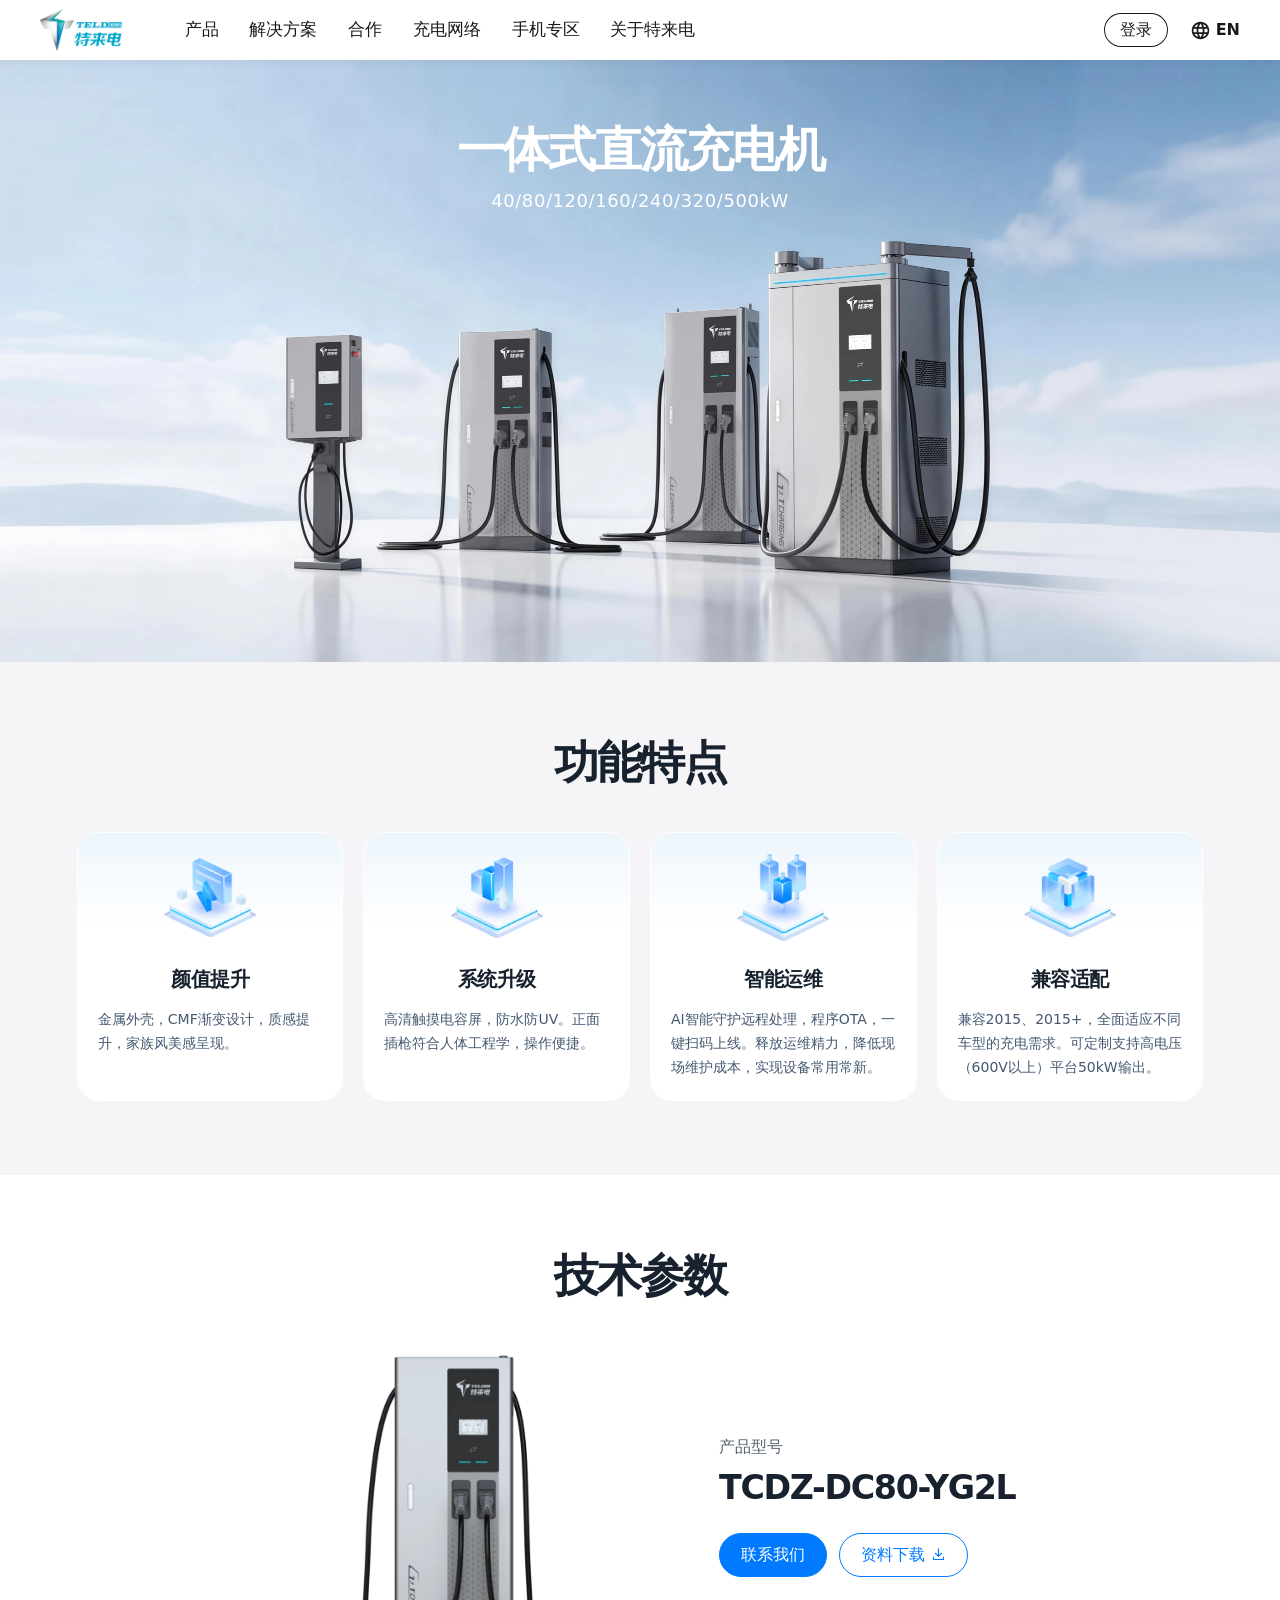
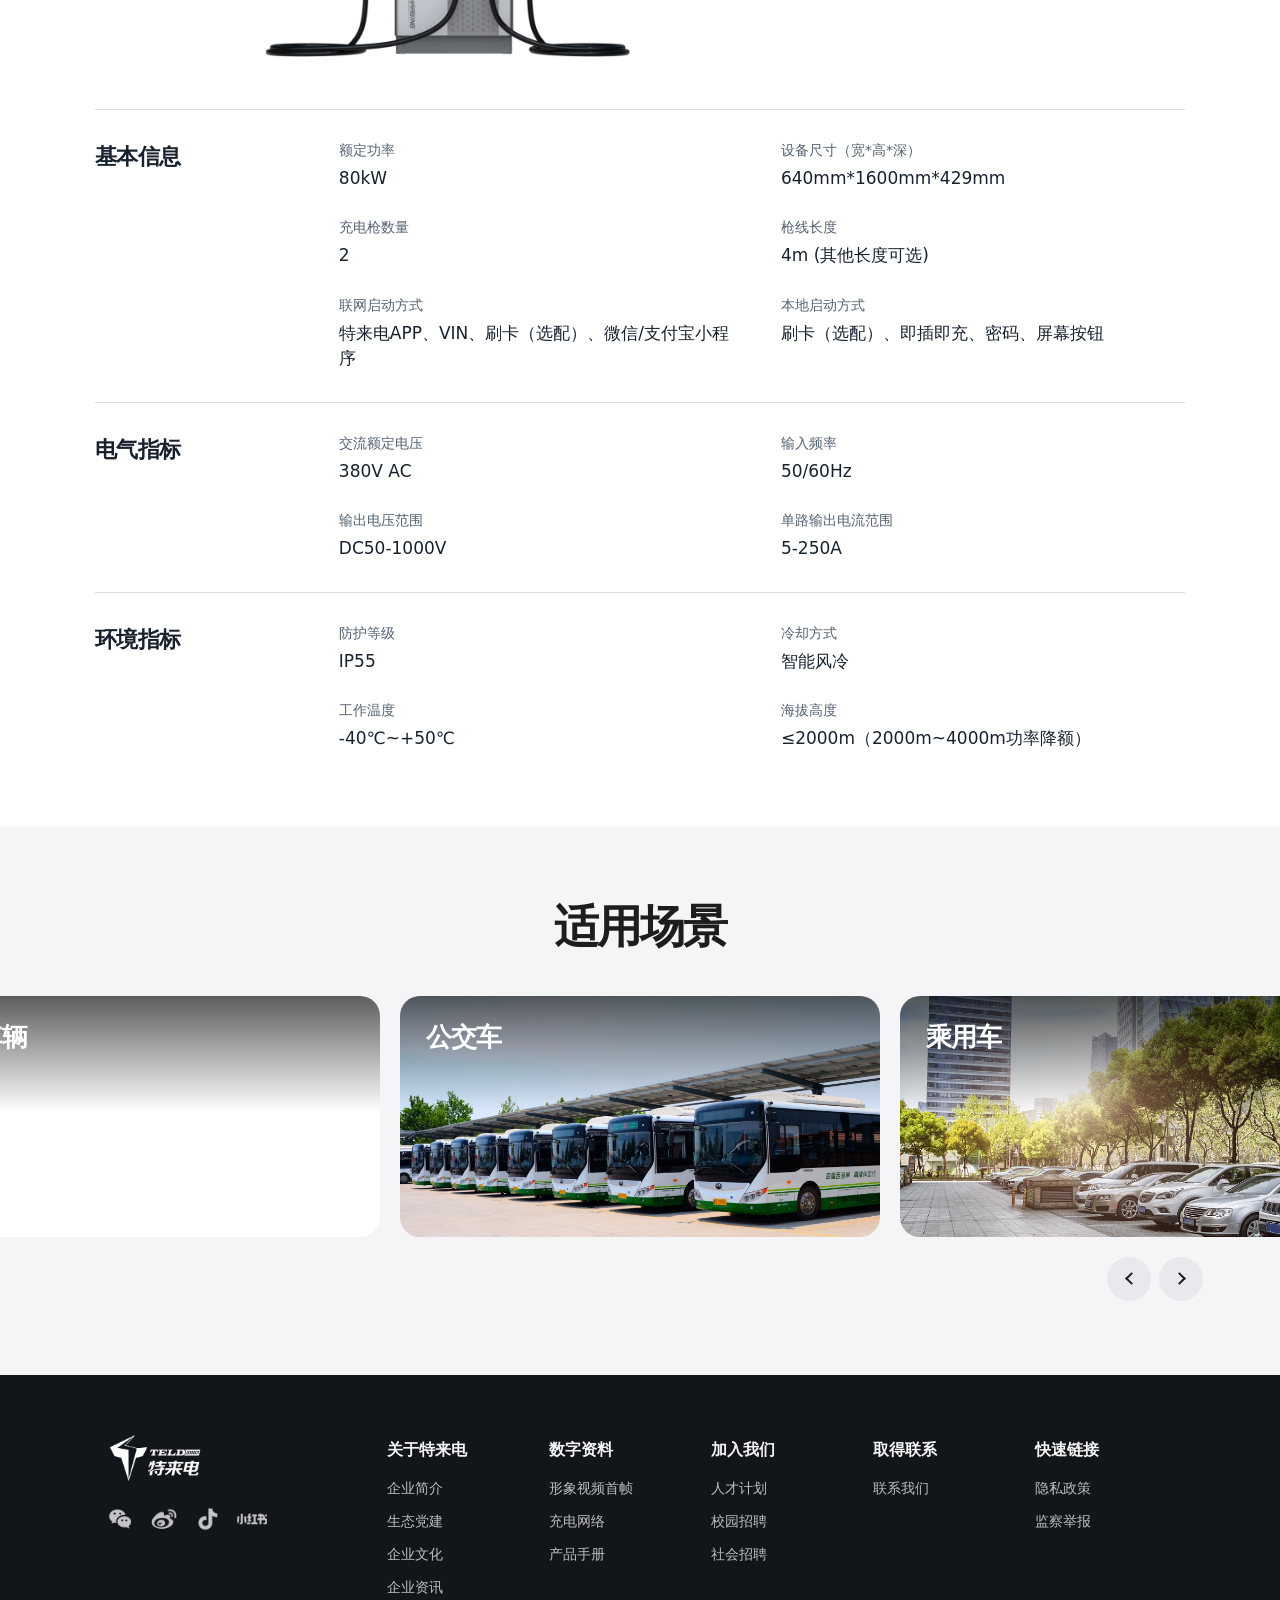
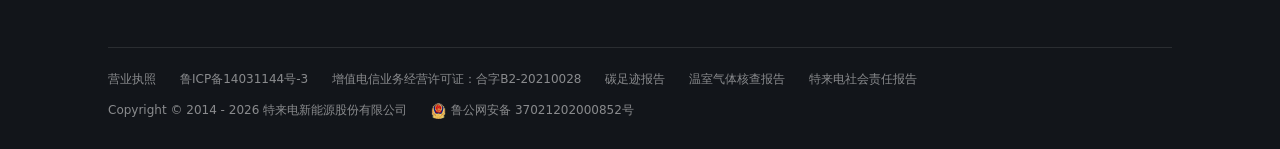
==== 产品/充电网设备/一体式直流/G3-80kW/PC/index.html @ d77687d1 "Publish TELD desktop and mobile pages with first-frame previews" ====
<!doctype html>
<html lang="zh-CN">
<head>
  <meta charset="utf-8">
  <meta name="viewport" content="width=device-width,initial-scale=1">
  <title>G3-80kW 一体式直流充电机 | 特来电</title>
  <link rel="stylesheet" href="assets/css/base.css">
  <link rel="stylesheet" href="assets/css/navigation.css">
  <link rel="stylesheet" href="assets/css/footer.css">
  <link rel="stylesheet" href="assets/css/page.css">
  <script defer src="assets/vendor/swiper.min.js"></script>
  <script defer src="assets/js/catalog.js"></script>
  <script defer src="assets/js/navigation.js"></script>
  <script defer src="assets/js/footer.js"></script>
  <script defer src="assets/js/page.js"></script>
</head>
<body class="body-class">
<div id="site">
<header id="site-nav" aria-label="网站导航">
  <div class="tn-bar">
    <div class="tn-bar-inner">
      <a class="tn-logo" href="../../../../../首页/index.html" aria-label="特来电首页">
        <img class="tn-color-logo" src="assets/teld-logo-transparent.webp" alt="特来电">
        <img class="tn-light-logo" src="assets/teld-on-dark.png" alt="">
      </a>
      <nav class="tn-desktop" data-nav-items aria-label="主导航"></nav>
      <div class="tn-tools">
        <div class="tn-account-wrap">
          <button type="button" class="tn-account" data-account aria-label="登录">登录</button>
          <div class="tn-account-popover" id="tn-account-options" role="group" aria-label="账号操作" hidden></div>
        </div>
        <a class="tn-lang" aria-disabled="true" aria-label="English" lang="en"><svg viewBox="0 0 24 24" aria-hidden="true" focusable="false"><path fill="currentColor" d="M11.99 2C6.47 2 2 6.48 2 12s4.47 10 9.99 10C17.52 22 22 17.52 22 12S17.52 2 11.99 2m6.93 6h-2.95a15.7 15.7 0 0 0-1.38-3.56A8.03 8.03 0 0 1 18.92 8M12 4.04c.83 1.2 1.48 2.53 1.91 3.96h-3.82c.43-1.43 1.08-2.76 1.91-3.96M4.26 14C4.1 13.36 4 12.69 4 12s.1-1.36.26-2h3.38c-.08.66-.14 1.32-.14 2s.06 1.34.14 2zm.82 2h2.95c.32 1.25.78 2.45 1.38 3.56A8 8 0 0 1 5.08 16m2.95-8H5.08a8 8 0 0 1 4.33-3.56A15.7 15.7 0 0 0 8.03 8M12 19.96c-.83-1.2-1.48-2.53-1.91-3.96h3.82c-.43 1.43-1.08 2.76-1.91 3.96M14.34 14H9.66c-.09-.66-.16-1.32-.16-2s.07-1.35.16-2h4.68c.09.65.16 1.32.16 2s-.07 1.34-.16 2m.25 5.56c.6-1.11 1.06-2.31 1.38-3.56h2.95a8.03 8.03 0 0 1-4.33 3.56M16.36 14c.08-.66.14-1.32.14-2s-.06-1.34-.14-2h3.38c.16.64.26 1.31.26 2s-.1 1.36-.26 2z"/></svg>EN</a>
      </div>
    </div>
  </div>
  <section id="tn-panel" class="tn-panel" hidden></section>
  <button class="tn-scrim" type="button" aria-label="关闭导航" tabindex="-1" inert></button>
</header>
<main class="g3-detail">
  <section class="g3-hero" aria-labelledby="g3-title">
    <img src="assets/product/family.webp" srcset="assets/product/family-small.webp 1000w, assets/product/family.webp 2560w" sizes="100vw" fetchpriority="high" width="2560" height="1203" alt="一体式直流充电机系列">
    <div class="hero-copy"><h1 id="g3-title">一体式直流充电机</h1><p>40/80/120/160/240/320/500kW</p></div>
  </section>
  <section class="g3-features g3-section" id="features"><div class="g3-wrap"><h2>功能特点</h2><div class="g3-cards"><article><img width="106" height="103" loading="lazy" alt="" src="assets/product/finish.webp"><h3>颜值提升</h3><p>金属外壳，<span>CMF渐变设计</span>，质感提升，家族风美感呈现。</p></article><article><img width="106" height="103" loading="lazy" alt="" src="assets/product/system.webp"><h3>系统升级</h3><p>高清触摸电容屏，<span>防水防UV</span>。正面插枪符合人体工程学，操作便捷。</p></article><article><img width="106" height="103" loading="lazy" alt="" src="assets/product/operations.webp"><h3>智能运维</h3><p>AI智能守护远程处理，<span>程序OTA</span>，一键扫码上线。释放运维精力，降低现场维护成本，实现设备常用常新。</p></article><article><img width="106" height="103" loading="lazy" alt="" src="assets/product/compatibility.webp"><h3>兼容适配</h3><p>兼容<span>2015、2015+</span>，全面适应不同车型的充电需求。可定制支持高电压<span>（600V以上）</span>平台<span>50kW输出</span>。</p></article></div></div></section>
  <section class="g3-spec g3-section" id="specifications"><div class="g3-wrap">
    <h2>技术参数</h2>
    <div class="spec-intro"><img class="spec-machine" loading="lazy" width="435" height="360" src="assets/product/front.webp" alt="一体式直流充电机正面">
    <div class="spec-model"><div class="model-label">产品型号</div><strong>TCDZ-DC80-YG2L</strong>
    <div class="spec-actions">
      <button class="primary" type="button" disabled>联系我们</button>
      <button class="secondary" type="button" disabled>资料下载<svg width="15" height="15" viewBox="0 0 24 24" fill="none" stroke="currentColor" stroke-width="1.8" stroke-linecap="round" stroke-linejoin="round" aria-hidden="true"><path d="M12 3v12m-5-5 5 5 5-5M4 16v4h16v-4"/></svg></button>
    </div></div></div>
    <div class="spec-data"><section class="spec-group"><h3>基本信息</h3><dl><div><dt>额定功率</dt><dd>80kW</dd></div><div><dt>设备尺寸（宽*高*深）</dt><dd>640mm*1600mm*429mm</dd></div><div><dt>充电枪数量</dt><dd>2</dd></div><div><dt>枪线长度</dt><dd>4m (其他长度可选)</dd></div><div><dt>联网启动方式</dt><dd>特来电APP、VIN、刷卡（选配）、微信/支付宝小程序</dd></div><div><dt>本地启动方式</dt><dd>刷卡（选配）、即插即充、密码、屏幕按钮</dd></div></dl></section><section class="spec-group"><h3>电气指标</h3><dl><div><dt>交流额定电压</dt><dd>380V AC</dd></div><div><dt>输入频率</dt><dd>50/60Hz</dd></div><div><dt>输出电压范围</dt><dd>DC50-1000V</dd></div><div><dt>单路输出电流范围</dt><dd>5-250A</dd></div></dl></section><section class="spec-group"><h3>环境指标</h3><dl><div><dt>防护等级</dt><dd>IP55</dd></div><div><dt>冷却方式</dt><dd>智能风冷</dd></div><div><dt>工作温度</dt><dd>-40℃~+50℃</dd></div><div><dt>海拔高度</dt><dd>≤2000m（2000m~4000m功率降额）</dd></div></dl></section></div>
  </div></section>
  <section id="applications" class="g3-apps g3-section" aria-labelledby="scenes-title">
    <div class="g3-wrap"><h2 id="scenes-title">适用场景</h2></div>
      <div class="scene-track" id="scene-gallery" role="region" aria-label="适用场景图片" tabindex="0">
        <div class="swiper-wrapper">
        <figure class="swiper-slide"><img width="949" height="475" src="assets/product/bus.webp" loading="lazy" alt=""><figcaption>公交车</figcaption></figure>
        <figure class="swiper-slide"><img width="949" height="475" src="assets/product/passenger.webp" loading="lazy" alt=""><figcaption>乘用车</figcaption></figure>
        <figure class="swiper-slide"><img width="949" height="475" src="assets/product/truck.webp" loading="lazy" alt=""><figcaption>重卡</figcaption></figure>
        <figure class="swiper-slide"><img width="949" height="475" src="assets/product/logistics.webp" loading="lazy" alt=""><figcaption>物流车</figcaption></figure>
        <figure class="swiper-slide"><img width="949" height="475" src="assets/product/engineering.webp" loading="lazy" alt=""><figcaption>工程车辆</figcaption></figure>
        </div>
      </div>
      <div class="g3-wrap scene-controls">
        <button type="button" data-previous aria-label="上一个场景" aria-controls="scene-gallery"></button>
        <button type="button" data-next aria-label="下一个场景" aria-controls="scene-gallery"></button>
      </div>
  </section>
</main>
<footer id="site-footer" aria-label="网站页尾">
  <div class="foot-inner">
    <div class="foot-main">
      <div class="foot-brand">
        <img class="foot-logo" src="assets/footer/teld-white.png" width="500" height="257" alt="特来电">
        <div class="foot-social" role="group" aria-label="社交平台">
          <div class="foot-wechat"><button type="button" aria-label="微信" aria-expanded="false" aria-controls="foot-qr"><img src="assets/footer/wx.png" width="44" height="44" alt=""></button><a href="https://mp.weixin.qq.com/mp/homepage?__biz=MzA3ODMyMDA3NA==&amp;hid=7&amp;sn=8047c7492e58208d27caa483e89d8bbd" target="_blank" rel="noopener" class="foot-wechat-link" aria-label="微信"><img src="assets/footer/wx.png" width="44" height="44" alt=""></a><div id="foot-qr" hidden><img loading="lazy" width="112" height="112" src="assets/media/teld-official-index-qr-wechat.png" alt="特来电微信公众号二维码"></div></div>
          <a href="https://weibo.com/u/7389485089" target="_blank" rel="noopener" aria-label="微博" title="微博"><img src="assets/footer/wb.png" width="44" height="44" alt=""></a>
          <a href="https://v.douyin.com/Dwgt5Pa/" target="_blank" rel="noopener" aria-label="抖音" title="抖音"><img src="assets/footer/dy.png" width="44" height="44" alt=""></a>
          <a href="https://www.xiaohongshu.com/user/profile/63ddc0f50000000026006560" target="_blank" rel="noopener" aria-label="小红书" title="小红书"><img src="assets/footer/xhs.png" width="44" height="44" alt=""></a>
        </div>
      </div>
      <nav class="foot-groups" aria-label="页尾导航">
        <section class="foot-group">
          <h2>关于特来电</h2>
          <ul id="foot-group-0">
            <li><a href="https://www.teld.cn/www/about" target="_blank" rel="noopener" >企业简介</a></li>
            <li><a href="https://www.teld.cn/www/ecological" target="_blank" rel="noopener" >生态党建</a></li>
            <li><a href="https://www.teld.cn/www/enCulture" target="_blank" rel="noopener">企业文化</a></li>
            <li><a href="https://www.teld.cn/www/dynamicNew" target="_blank" rel="noopener" >企业资讯</a></li>
          </ul>
        </section>
        <section class="foot-group">
          <h2>数字资料</h2>
          <ul id="foot-group-1">
            <li><button type="button" data-foot-video>形象视频首帧</button></li>
            <li><a href="https://www.teld.cn/www/chargeNetwork" target="_blank" rel="noopener" >充电网络</a></li>
            <li><a href="https://book.yunzhan365.com/bookcase/spbu/index.html" target="_blank" rel="noopener" >产品手册</a></li>
          </ul>
        </section>
        <section class="foot-group">
          <h2>加入我们</h2>
          <ul id="foot-group-2">
            <li><a href="https://hr.teld.cn/recruit#/index" target="_blank" rel="noopener" >人才计划</a></li>
            <li><a href="https://hr.teld.cn/recruit#/portal_job_list?job_class=_HB5_Y2FtcHVz" target="_blank" rel="noopener" >校园招聘</a></li>
            <li><a href="https://hr.teld.cn/recruit#/portal_job_list?job_class=_HB5_c29j!WFs" target="_blank" rel="noopener" >社会招聘</a></li>
          </ul>
        </section>
        <section class="foot-group">
          <h2>取得联系</h2>
          <ul id="foot-group-3">
            <li><a href="https://www.teld.cn/www/contactus" target="_blank" rel="noopener" >联系我们</a></li>
          </ul>
        </section>
        <section class="foot-group">
          <h2>快速链接</h2>
          <ul id="foot-group-4">
            <li><a href="https://cv.teld.cn/module/Pictivity.html#/ActivityPage3?hiCode=yszcteld" target="_blank" rel="noopener" >隐私政策</a></li>
            <li><a href="https://cv.teld.cn/module/Pictivity.html#/ActivityPage3?hiCode=TeldSupervison" target="_blank" rel="noopener" >监察举报</a></li>
          </ul>
        </section>
      </nav>
    </div>
    <div class="foot-meta">
      <div class="foot-docs">
        <a href="https://resource.teld.cn/telddoc/107/02b5aec5c0d445a791cc689589db7da0.html" target="_blank" rel="noopener" >营业执照</a>
        <a href="https://beian.miit.gov.cn/" target="_blank" rel="noopener" >鲁ICP备14031144号-3</a>
        <a href="https://dxzhgl.miit.gov.cn/#/home" target="_blank" rel="noopener" >增值电信业务经营许可证：合字B2-20210028</a>
        <a href="https://resource.teld.cn/telddoc/107/碳足迹报告.zip" target="_blank" rel="noopener" >碳足迹报告</a>
        <a href="https://resource.teld.cn/telddoc/107/青岛特来电新能源温室气体核查声明.pdf" target="_blank" rel="noopener" >温室气体核查报告</a>
        <a href="https://resource.teld.cn/telddoc/107/特来电社会责任报告（ESG报告）2021.pdf" target="_blank" rel="noopener" >特来电社会责任报告</a>
      </div>
      <div class="foot-registration">
        <span>Copyright © 2014 - <span data-foot-year>2026</span> 特来电新能源股份有限公司</span>
        <a href="https://www.beian.gov.cn/portal/registerSystemInfo?recordcode=37021202000852" target="_blank" rel="noopener" class="foot-police"><img src="assets/media/police.png" alt="" width="15" height="16"> 鲁公网安备 37021202000852号</a>
      </div>
    </div>
  </div>
  <dialog class="foot-film" aria-label="形象视频首帧">
    <button type="button" aria-label="关闭形象视频" autofocus>×</button>
    <img  class="preview-still" src="../../../../../media/teld-official-index-intr-4k.jpg" alt="视频首帧">
  </dialog>
</footer>
</div>
<svg width="0" height="0" style="position:absolute" aria-hidden="true" xmlns="http://www.w3.org/2000/svg">
  <!-- Font Awesome Free 6 Solid by Fonticons, Inc. https://fontawesome.com/ — CC BY 4.0. See solution-icons-LICENSE.txt. -->
  <symbol id="city" viewBox="-61.123 -110.642 754.85 754.85"><path fill="currentColor" d="M480 48c0-26.5-21.5-48-48-48h-96c-26.5 0-48 21.5-48 48v48h-64V24c0-13.3-10.7-24-24-24s-24 10.7-24 24v72h-64V24c0-13.3-10.7-24-24-24S64 10.7 64 24v72H48c-26.5 0-48 21.5-48 48v320c0 26.5 21.5 48 48 48h544c26.5 0 48-21.5 48-48V240c0-26.5-21.5-48-48-48H480zm96 320v32c0 8.8-7.2 16-16 16h-32c-8.8 0-16-7.2-16-16v-32c0-8.8 7.2-16 16-16h32c8.8 0 16 7.2 16 16m-336 48h-32c-8.8 0-16-7.2-16-16v-32c0-8.8 7.2-16 16-16h32c8.8 0 16 7.2 16 16v32c0 8.8-7.2 16-16 16m-112-16c0 8.8-7.2 16-16 16H80c-8.8 0-16-7.2-16-16v-32c0-8.8 7.2-16 16-16h32c8.8 0 16 7.2 16 16zm432-144c8.8 0 16 7.2 16 16v32c0 8.8-7.2 16-16 16h-32c-8.8 0-16-7.2-16-16v-32c0-8.8 7.2-16 16-16zm-304-80v32c0 8.8-7.2 16-16 16h-32c-8.8 0-16-7.2-16-16v-32c0-8.8 7.2-16 16-16h32c8.8 0 16 7.2 16 16m-144-16c8.8 0 16 7.2 16 16v32c0 8.8-7.2 16-16 16H80c-8.8 0-16-7.2-16-16v-32c0-8.8 7.2-16 16-16zm144 144c0 8.8-7.2 16-16 16h-32c-8.8 0-16-7.2-16-16v-32c0-8.8 7.2-16 16-16h32c8.8 0 16 7.2 16 16zm-144 16H80c-8.8 0-16-7.2-16-16v-32c0-8.8 7.2-16 16-16h32c8.8 0 16 7.2 16 16v32c0 8.8-7.2 16-16 16m304-48v32c0 8.8-7.2 16-16 16h-32c-8.8 0-16-7.2-16-16v-32c0-8.8 7.2-16 16-16h32c8.8 0 16 7.2 16 16M400 64c8.8 0 16 7.2 16 16v32c0 8.8-7.2 16-16 16h-32c-8.8 0-16-7.2-16-16V80c0-8.8 7.2-16 16-16zm16 112v32c0 8.8-7.2 16-16 16h-32c-8.8 0-16-7.2-16-16v-32c0-8.8 7.2-16 16-16h32c8.8 0 16 7.2 16 16"/></symbol>
  <symbol id="truck-moving" viewBox="-59.461 -116.12 738.33 738.33"><path fill="currentColor" d="M64 32C28.7 32 0 60.7 0 96v304c0 44.2 35.8 80 80 80c26.2 0 49.4-12.6 64-32c14.6 19.4 37.8 32 64 32c44.2 0 80-35.8 80-80c0-5.5-.6-10.8-1.6-16h163.2c-1 5.2-1.6 10.5-1.6 16c0 44.2 35.8 80 80 80s80-35.8 80-80c0-5.5-.6-10.8-1.6-16h1.6c17.7 0 32-14.3 32-32v-90.3c0-9.2-3.2-18.2-9-25.3l-58.8-71.8c-10.6-13-26.5-20.5-43.3-20.5L480 144V96c0-35.3-28.7-64-64-64zm521 224H480v-64h48.8c2.4 0 4.7 1.1 6.2 2.9zm-57 112a32 32 0 1 1 0 64a32 32 0 1 1 0-64m-352 32a32 32 0 1 1 64 0a32 32 0 1 1-64 0m-96-32a32 32 0 1 1 0 64a32 32 0 1 1 0-64"/></symbol>
  <symbol id="house-chimney" viewBox="-48.712 -80.544 679.304 679.304"><path fill="currentColor" d="M543.8 287.6c17 0 32-14 32-32.1c1-9-3-17-11-24L512 185V64c0-17.7-14.3-32-32-32h-32c-17.7 0-32 14.3-32 32v36.7L309.5 7c-6-5-14-7-21-7s-15 1-22 8L10 231.5c-7 7-10 15-10 24c0 18 14 32.1 32 32.1h32v69.7c-.1.9-.1 1.8-.1 2.8v112c0 22.1 17.9 40 40 40h16c1.2 0 2.4-.1 3.6-.2c1.5.1 3 .2 4.5.2h55.9c22.1 0 40-17.9 40-40v-88c0-17.7 14.3-32 32-32h64c17.7 0 32 14.3 32 32v88c0 22.1 17.9 40 40 40h56.5c1.4 0 2.8 0 4.2-.1c1.1.1 2.2.1 3.3.1h16c22.1 0 40-17.9 40-40v-16.2c.3-2.6.5-5.3.5-8.1l-.7-160.2h32z"/></symbol>
  <!-- Microgrid panel artwork supplied by the designer. -->
  <symbol id="solar-panel" viewBox="-27.501 -33.235 1078.773 1078.773"><path fill="currentColor" d="M196.388571 683.154286h631.296c35.547429 0 55.881143-27.940571 50.834286-71.972572-3.437714-29.988571-6.802286-59.977143-11.849143-87.990857l-25.453714-166.034286c-8.411429-55.515429-16.896-111.030857-25.380571-166.034285-6.729143-39.936-23.698286-58.002286-57.490286-58.002286H264.045714c-32.182857 0-50.761143 20.041143-55.808 58.002286l-4.096 26.404571c-8.777143 56.758857-17.334857 112.493714-24.722285 169.691429-11.849143 73.947429-23.698286 147.968-33.792 223.963428-6.802286 44.032 13.531429 72.045714 50.761142 72.045715z m740.205715-137.216l11.264 63.268571c5.12 31.963429 5.12 62.025143-3.364572 92.013714-16.896 58.002286-52.443429 87.990857-106.642285 87.990858H563.638857l22.016 72.045714h155.794286c18.578286 0 33.792 19.968 33.792 41.984 0 21.942857-15.213714 41.984-33.865143 41.984H282.697143c-11.849143 1.974857-23.698286-8.045714-30.500572-19.968a45.933714 45.933714 0 0 1 0-42.057143c6.802286-11.995429 18.651429-19.968 30.500572-19.968h155.721143l21.942857-72.045714H189.659429c-77.824 0-125.220571-64-115.053715-157.988572 5.266286-43.739429 13.677714-88.722286 21.942857-132.973714l6.802286-37.010286c8.484571-46.08 16.530286-91.574857 24.576-137.069714 8.045714-45.494857 16.091429-90.989714 24.502857-136.996571C164.205714 119.222857 211.602286 73.142857 269.165714 73.142857h489.179429c55.808 0 103.204571 46.006857 115.053714 111.981714 20.187429 120.905143 41.545143 240.347429 63.195429 360.813715z m-181.833143-192.804572H568.612571c-25.380571 0-38.985143-16.018286-40.667428-47.981714 0-17.042286-0.365714-33.499429-0.804572-50.029714a1930.386286 1930.386286 0 0 1-0.877714-50.029715c0-25.965714 11.849143-41.984 33.865143-41.984h177.737143c20.333714 0 33.865143 14.043429 37.229714 40.009143l1.901714 13.458286c4.388571 31.085714 8.704 61.074286 11.629715 92.525714 1.682286 28.013714-10.166857 44.032-33.865143 44.032z m-309.76 4.022857H262.217143c-23.698286 0-37.229714-20.041143-33.865143-50.029714 1.755429-16.018286 3.803429-32.036571 5.924571-47.981714 2.194286-16.091429 4.242286-32.036571 5.924572-48.054857 3.437714-29.988571 18.651429-46.006857 42.349714-46.006857H453.485714c25.380571 0 37.302857 16.091429 37.302857 46.08v91.940571c-1.755429 38.034286-15.36 54.052571-45.787428 54.052571z m-187.830857 40.009143H458.605714c18.578286 0 33.792 17.993143 35.474286 41.984 0 50.029714 0 102.034286-1.682286 151.990857 0 23.990857-18.578286 42.057143-38.912 42.057143H235.154286c-23.698286 0-38.912-18.066286-35.547429-46.08 5.12-49.956571 11.849143-101.961143 18.651429-151.990857 3.364571-19.968 21.942857-38.034286 38.912-38.034286z m499.273143-5.997714c32.182857-2.048 50.834286 19.968 54.125714 53.979429 1.828571 15.433143 3.803429 30.866286 5.851428 46.299428 3.657143 28.379429 7.314286 56.466286 9.508572 83.675429 3.291429 29.988571-13.604571 52.004571-38.985143 52.004571h-204.8c-32.182857 0-49.078857-19.968-49.078857-58.002286 0-19.968-0.438857-39.936-0.877714-59.977142-0.438857-19.968-0.804571-40.009143-0.804572-59.977143 0-40.009143 15.213714-58.002286 47.396572-58.002286 19.748571 0 39.497143 0.219429 59.245714 0.438857 39.497143 0.438857 78.994286 0.877714 118.491428-0.438857z"/></symbol>
  <symbol id="road" viewBox="-48.751 -72.807 673.503 673.503"><path fill="currentColor" d="M256 32h-74.8c-27.1 0-51.3 17.1-60.3 42.6L3.1 407.2c-2 5.8-3.1 12-3.1 18.2C0 455.5 24.5 480 54.6 480H256v-64c0-17.7 14.3-32 32-32s32 14.3 32 32v64h201.4c30.2 0 54.6-24.5 54.6-54.6c0-6.2-1.1-12.4-3.1-18.2L455.1 74.6C446 49.1 421.9 32 394.8 32H320v64c0 17.7-14.3 32-32 32s-32-14.3-32-32zm64 192v64c0 17.7-14.3 32-32 32s-32-14.3-32-32v-64c0-17.7 14.3-32 32-32s32 14.3 32 32"/></symbol>
  <!-- Software icons from Font Awesome Free, Phosphor Icons and Material Design Icons; see solution-icons-LICENSE.txt. -->
  <!-- Custom silhouette for the autonomous delivery vehicle. -->
  <symbol id="autonomous-delivery" viewBox="-0.811 -1.115 33.832 33.832">
    <g fill="currentColor">
      <path d="M13 4a1 1 0 0 1 1-1h4a1 1 0 0 1 1 1v2h-1.5v1.5h-3V6H13z"/>
      <path fill-rule="evenodd" d="M10 7h14.8c2.5 0 4.3 1.6 4.6 4.1l1 10.1c.2 1.9-.6 3.2-1.9 3.7a4.6 4.6 0 0 0-9.2.1H12a4.6 4.6 0 0 0-9.2-.2c-1-.5-1.6-1.5-1.5-2.8l.5-5.9c.1-1.4.5-2.6 1.2-3.9L4.6 9.5C5.7 7.8 7.3 7 10 7Zm-1.3 3c-1.1 0-1.8.4-2.4 1.3l-1.7 3.1c-.3.6-.5 1.1-.5 1.9h5.6l.9-6.3z"/>
      <circle cx="7.4" cy="25.1" r="3.1"/><circle cx="23.9" cy="25.1" r="3.1"/>
    </g>
  </symbol>
  <symbol id="energy-dispatch" viewBox="0.344 -0.19 31.477 31.477"><g transform="translate(1 3) scale(0.0520833)"><path fill="currentColor" d="M0 80c0-26.5 21.5-48 48-48h96c26.5 0 48 21.5 48 48v16h192V80c0-26.5 21.5-48 48-48h96c26.5 0 48 21.5 48 48v96c0 26.5-21.5 48-48 48h-96c-26.5 0-48-21.5-48-48v-16H192v16c0 1.7-.1 3.4-.3 5L272 288h96c26.5 0 48 21.5 48 48v96c0 26.5-21.5 48-48 48h-96c-26.5 0-48-21.5-48-48v-96c0-1.7.1-3.4.3-5L144 224H48c-26.5 0-48-21.5-48-48z"/></g></symbol>
  <symbol id="battery-storage" viewBox="-0.546 -0.433 24.866 24.866"><path fill="currentColor" fill-rule="evenodd" d="M3.35 5.15h15.2c1.02 0 1.85.83 1.85 1.85v2.05h1.05c.64 0 1.15.51 1.15 1.15v3.6c0 .64-.51 1.15-1.15 1.15H20.4V17c0 1.02-.83 1.85-1.85 1.85H3.35A1.85 1.85 0 0 1 1.5 17V7c0-1.02.83-1.85 1.85-1.85Z
M11.88 7.94a.54.54 0 0 1 .9.4v2.54h1.38a.54.54 0 0 1 .38.93l-4.28 4.24a.54.54 0 0 1-.92-.38v-2.55H8.02a.54.54 0 0 1-.38-.92Z"/></symbol>
  <symbol id="parking-barrier" viewBox="-0.899 -0.121 24.216 24.216"><path fill="currentColor" fill-rule="evenodd" d="M2.3 7.45a3.9 3.9 0 0 1 6.85-2.55H21a1.8 1.8 0 0 1 1.8 1.8v2.95a1.8 1.8 0 0 1-1.8 1.8H10.1v6.8h.6c.6 0 1.1.5 1.1 1.1v1.55H.8v-1.55c0-.6.5-1.1 1.1-1.1h.4Z
M7.5 7.65a1.25 1.25 0 1 0-2.5 0 1.25 1.25 0 0 0 2.5 0Z
M10.1 6.65l1.65 3.05h1.85l-1.65-3.05Z M14.65 6.65l1.65 3.05h1.85L16.5 6.65Z"/></symbol>
  <symbol id="ai-assistant" viewBox="-0.461 -1.574 26.323 26.323"><path fill="currentColor" d="M13.5 3q.606.002 1.19.084a3 3 0 0 0 1.34 4.755l.378.129a1 1 0 0 1 .624.624l.13.378a3 3 0 0 0 4.753 1.339q.084.584.085 1.191a8.5 8.5 0 0 1-8.5 8.5H13v1a1 1 0 0 1-1 1C6.984 22 2 18.087 2 11.5A8.5 8.5 0 0 1 10.5 3zm-5 7a1.5 1.5 0 1 0 0 3a1.5 1.5 0 0 0 0-3m7 0a1.5 1.5 0 1 0 0 3a1.5 1.5 0 0 0 0-3M20 1a1 1 0 0 1 .946.677l.13.378c.3.879.99 1.57 1.87 1.87l.377.129a1 1 0 0 1 0 1.892l-.378.13c-.879.3-1.57.99-1.87 1.87l-.129.377a1 1 0 0 1-1.892 0l-.13-.378a3 3 0 0 0-1.87-1.87l-.377-.129a1 1 0 0 1 0-1.892l.378-.13c.879-.3 1.57-.99 1.87-1.87l.129-.377A1 1 0 0 1 20 1"/></symbol>
  <symbol id="cooling-tower" viewBox="-0.684 -0.103 25.362 25.362"><path fill="currentColor" fill-rule="evenodd" d="M5.15 3.9c-.17-.64.28-1.18.94-1.23a72 72 0 0 1 11.82 0c.66.05 1.11.59.94 1.23-1.55 5.64-1.4 9.54 2.52 16.5.36.64-.03 1.38-.77 1.46-5.72.58-11.48.58-17.2 0-.74-.08-1.13-.82-.77-1.46 3.92-6.96 4.07-10.86 2.52-16.5Z M13.12 8.04c.31-.33.83-.05.72.39l-.78 3.03h1.68c.46 0 .67.53.36.86l-4.24 4.5c-.31.33-.83.05-.72-.39l.78-3.03H9.24c-.46 0-.67-.53-.36-.86Z"/></symbol>
  <!-- Partnership icons: Font Awesome 6 Free Solid, CC BY 4.0. See solution-icons-LICENSE.txt. -->
  <symbol id="handshake-simple" viewBox="-13.921 -80.248 668.189 668.189"><path fill="currentColor" d="m323.4 85.2l-96.8 78.4c-16.1 13-19.2 36.4-7 53.1c12.9 17.8 38 21.3 55.3 7.8l99.3-77.2c7-5.4 17-4.2 22.5 2.8s4.2 17-2.8 22.5L373 188.8L550.2 352H592c26.5 0 48-21.5 48-48V176c0-26.5-21.5-48-48-48h-80.7l-3.9-2.5L434.8 79c-15.3-9.8-33.2-15-51.4-15c-21.8 0-43 7.5-60 21.2m22.8 124.4l-51.7 40.2c-31.5 24.6-77.2 18.2-100.8-14.2c-22.2-30.5-16.6-73.1 12.7-96.8l83.2-67.3c-11.6-4.9-24.1-7.4-36.8-7.4C234 64 215.7 69.6 200 80l-72 48H48c-26.5 0-48 21.5-48 48v128c0 26.5 21.5 48 48 48h108.2l91.4 83.4c19.6 17.9 49.9 16.5 67.8-3.1c5.5-6.1 9.2-13.2 11.1-20.6l17 15.6c19.5 17.9 49.9 16.6 67.8-2.9c4.5-4.9 7.8-10.6 9.9-16.5c19.4 13 45.8 10.3 62.1-7.5c17.9-19.5 16.6-49.9-2.9-67.8z"/></symbol>
  <symbol id="user-tie" viewBox="-55.689 -11.653 559.374 559.374"><path fill="currentColor" d="M96 128a128 128 0 1 0 256 0a128 128 0 1 0-256 0m94.5 200.2l18.6 31l-33.3 123.9l-36-146.9c-2-8.1-9.8-13.4-17.9-11.3C51.9 342.4 0 405.8 0 481.3c0 17 13.8 30.7 30.7 30.7h386.6c17 0 30.7-13.8 30.7-30.7c0-75.5-51.9-138.9-121.9-156.4c-8.1-2-15.9 3.3-17.9 11.3l-36 146.9l-33.3-123.9l18.6-31c6.4-10.7-1.3-24.2-13.7-24.2h-39.5c-12.4 0-20.1 13.6-13.7 24.2z"/></symbol>
  <symbol id="users" viewBox="-15.872 -76.737 672.88 672.88"><path fill="currentColor" d="M144 0a80 80 0 1 1 0 160a80 80 0 1 1 0-160m368 0a80 80 0 1 1 0 160a80 80 0 1 1 0-160M0 298.7C0 239.8 47.8 192 106.7 192h42.7c15.9 0 31 3.5 44.6 9.7c-1.3 7.2-1.9 14.7-1.9 22.3c0 38.2 16.8 72.5 43.3 96H21.3C9.6 320 0 310.4 0 298.7M405.3 320h-.7c26.6-23.5 43.3-57.8 43.3-96c0-7.6-.7-15-1.9-22.3c13.6-6.3 28.7-9.7 44.6-9.7h42.7c58.9 0 106.7 47.8 106.7 106.7c0 11.8-9.6 21.3-21.3 21.3H405.4zM224 224a96 96 0 1 1 192 0a96 96 0 1 1-192 0m-96 261.3c0-73.6 59.7-133.3 133.3-133.3h117.3c73.7 0 133.4 59.7 133.4 133.3c0 14.7-11.9 26.7-26.7 26.7H154.6c-14.7 0-26.7-11.9-26.7-26.7z"/></symbol>
  <!-- Merchant storefront supplied by the designer. -->
  <symbol id="merchant-storefront" viewBox="-9.453 17.912 1021.291 1021.291"><path fill="currentColor" d="M684.455 796.672h-367.17A29.384 29.384 0 0 1 287.9 767.51c0-16.072 13.223-29.206 29.384-29.206h367.171c16.161 0 29.384 13.134 29.384 29.184a29.384 29.384 0 0 1-29.384 29.184m122.079-220.36a207.471 207.471 0 0 1-24.621 1.491 200.103 200.103 0 0 1-121.945-41.294 30.275 30.275 0 0 0-37.131 0 200.103 200.103 0 0 1-121.967 41.294 200.103 200.103 0 0 1-121.968-41.294 30.342 30.342 0 0 0-37.175 0 200.392 200.392 0 0 1-146.254 39.803 29.206 29.206 0 0 0-32.902 28.872v248.365c0 32.656 25.979 59.147 58.079 59.147h560.484c32.056 0 58.034-26.49 58.034-59.147V605.273c0-17.408-15.271-31.165-32.634-28.94m94.72-244.535L835.94 204.755a90.357 90.357 0 0 0-80.473-48.929H246.272a90.357 90.357 0 0 0-80.473 48.907l-65.313 127.043c-36.263 82.454 17.408 179.935 107.787 187.192a140.755 140.755 0 0 0 127.777-60.55 29.473 29.473 0 0 1 48.573 0 140.733 140.733 0 0 0 116.247 61.017 140.733 140.733 0 0 0 116.246-61.017 29.429 29.429 0 0 1 48.595 0 140.755 140.755 0 0 0 127.755 60.55c90.38-7.257 144.028-104.738 107.788-187.214"/></symbol>
  <symbol id="bag-shopping" viewBox="-73.940 -26.095 595.880 595.880"><path fill="currentColor" d="M160 112c0-35.3 28.7-64 64-64s64 28.7 64 64v48H160zm-48 48H48c-26.5 0-48 21.5-48 48v208c0 53 43 96 96 96h256c53 0 96-43 96-96V208c0-26.5-21.5-48-48-48h-64v-48C336 50.1 285.9 0 224 0S112 50.1 112 112zm24 48a24 24 0 1 1 0 48a24 24 0 1 1 0-48m152 24a24 24 0 1 1 48 0a24 24 0 1 1-48 0"/></symbol>
  <symbol id="phone" viewBox="-83.100 -64.292 659.390 659.390"><path fill="currentColor" d="M164.9 24.6c-7.7-18.6-28-28.5-47.4-23.2l-88 24C12.1 30.2 0 46 0 64c0 247.4 200.6 448 448 448c18 0 33.8-12.1 38.6-29.5l24-88c5.3-19.4-4.6-39.7-23.2-47.4l-96-40c-16.3-6.8-35.2-2.1-46.3 11.6L304.7 368c-70.4-33.3-127.4-90.3-160.7-160.7l49.3-40.3c13.7-11.2 18.4-30 11.6-46.3l-40-96z"/></symbol>
</svg>

</body>
</html>
---- 产品/充电网设备/一体式直流/G3-80kW/PC/assets/css/base.css ----
html {
  --site-font-sans: -apple-system, BlinkMacSystemFont, system-ui, "PingFang SC", "Microsoft YaHei", "Noto Sans CJK SC", sans-serif;
  -webkit-tap-highlight-color: transparent;
}
body { margin: 0px; }
a { text-decoration: none; }
@media (forced-colors: none) {
  :focus { outline:none }
  :is(a,button,summary):focus-visible { text-decoration:underline; text-underline-offset:.2em }
}
ol, ul { margin: 0px; padding: 0px; list-style: none; }
html { font-size: 16px !important; }
body { font-family: var(--site-font-sans); font-weight: 400; font-size: 14px; color: rgb(0, 0, 0); -webkit-font-smoothing: antialiased; }
button, input, select, textarea { font-family: inherit; }
a { color: rgb(64, 158, 255); text-decoration: none; }
a:hover, a:focus { color: rgb(102, 177, 255); }
a:active { color: rgb(58, 142, 230); }
h1, h2, h3, h4, h5, h6 { color: rgb(96, 98, 102); font-weight: inherit; }
h1:first-child, h2:first-child, h3:first-child, h4:first-child, h5:first-child, h6:first-child { margin-top: 0px; }
h1:last-child, h2:last-child, h3:last-child, h4:last-child, h5:last-child, h6:last-child { margin-bottom: 0px; }
h2 { font-size: 18px; }
h3 { font-size: 16px; }
h4, h5, h6, p { font-size: inherit; }
body { margin: 0px; padding-right: 0px !important; }
.swiper-wrapper { position: relative; width: 100%; height: 100%; z-index: 1; display: flex; transition-property: transform, -webkit-transform; box-sizing: content-box; }
.swiper-container-android .swiper-slide, .swiper-wrapper { transform: translate3d(0px, 0px, 0px); }
.swiper-slide { flex-shrink: 0; width: 100%; height: 100%; position: relative; transition-property: transform, -webkit-transform; }
.swiper-button-prev, .swiper-button-next { position: absolute; top: 50%; width: 27px; height: 44px; margin-top: -22px; z-index: 10; cursor: pointer; background-size: 27px 44px; background-position: center center; background-repeat: no-repeat; }
.swiper-button-prev.swiper-button-disabled, .swiper-button-next.swiper-button-disabled { opacity: 0.35; cursor: auto; pointer-events: none; }
.swiper-button-prev, .swiper-container-rtl .swiper-button-next { background-image: url("data:image/svg+xml;charset=utf-8,%3Csvg%20xmlns%3D'http%3A%2F%2Fwww.w3.org%2F2000%2Fsvg'%20viewBox%3D'0%200%2027%2044'%3E%3Cpath%20d%3D'M0%2C22L22%2C0l2.1%2C2.1L4.2%2C22l19.9%2C19.9L22%2C44L0%2C22L0%2C22L0%2C22z'%20fill%3D'%23007aff'%2F%3E%3C%2Fsvg%3E"); left: 10px; right: auto; }
.swiper-button-next, .swiper-container-rtl .swiper-button-prev { background-image: url("data:image/svg+xml;charset=utf-8,%3Csvg%20xmlns%3D'http%3A%2F%2Fwww.w3.org%2F2000%2Fsvg'%20viewBox%3D'0%200%2027%2044'%3E%3Cpath%20d%3D'M27%2C22L27%2C22L5%2C44l-2.1-2.1L22.8%2C22L2.9%2C2.1L5%2C0L27%2C22L27%2C22z'%20fill%3D'%23007aff'%2F%3E%3C%2Fsvg%3E"); right: 10px; left: auto; }
.swiper-pagination { position: absolute; text-align: center; transition: opacity 300ms; transform: translate3d(0px, 0px, 0px); z-index: 10; }
.swiper-pagination-fraction, .swiper-pagination-custom, .swiper-container-horizontal > .swiper-pagination-bullets { bottom: 10px; left: 0px; width: 100%; }
.swiper-pagination-bullet { width: 8px; height: 8px; display: inline-block; border-radius: 100%; background: rgb(0, 0, 0); opacity: 0.2; }
.swiper-pagination-clickable .swiper-pagination-bullet { cursor: pointer; }
.swiper-pagination-bullet-active { opacity: 1; background: rgb(0, 122, 255); }
.swiper-container-horizontal > .swiper-pagination-bullets .swiper-pagination-bullet { margin: 0px 4px; }
.swiper-scrollbar { border-radius: 10px; position: relative; background: rgba(0, 0, 0, 0.1); }
body.body-class { margin: 0px; }
.floor-videos .swiper-pagination-bullets, .floor-videos .swiper-pagination2 { display: flex; left: 72px; bottom: 50px; }
.floor-videos .swiper-pagination-bullet-active, .floor-videos .swiper-pagination-bullet { position: relative; box-sizing: content-box; display: block; width: 40px; height: 3px; border-radius: 3px; background-color: rgb(255, 255, 255); background-clip: content-box; margin: 0px 4px; border-width: 15px 0px; border-style: solid; border-color: rgba(255, 0, 0, 0); cursor: pointer; }
.floor-videos .swiper-pagination-bullet-active { opacity: 0.58; }
.main-wrap { position: relative; }
.home-preview [hidden] {display:none !important}
.home-preview a:not([href]) {cursor:default}
---- 产品/充电网设备/一体式直流/G3-80kW/PC/assets/css/navigation.css ----
/* Shared navigation styles for the PC and mobile homepages. */
#site-nav {
  --ink:#12151a; --grey:#68686b; --line:#e3e3e6; --panel-bg:#fff; --card-bg:#fff;
  --bar:60px; --bar-gutter:40px; --logo-width:112px;
  --tabs-offset:clamp(136px,11.3vw,244px); --tabs-start:calc(var(--bar-gutter) + var(--tabs-offset));
  position:sticky;top:0;z-index:90;color:var(--ink);background:white;text-align:left;
  font:400 16px/1.5 var(--site-font-sans);
}
#site-nav[data-source-home] {position:fixed;inset:0 0 auto;background:linear-gradient(to bottom,rgba(0,0,0,.1),transparent);z-index:1000}
#site-nav,#site-nav *,#site-nav *::before,#site-nav *::after {box-sizing:border-box}
#site-nav [hidden] {display:none!important}
#site-nav :is(h2,h3,p,nav,section,aside) {margin:0;padding:0;color:inherit;background:none;border:0;box-shadow:none}
#site-nav button,#site-nav a {appearance:none;border:0;border-radius:0;background:none;color:inherit;font:inherit;text-decoration:none;cursor:pointer;padding:0;letter-spacing:normal}
#site-nav .tn-desktop .tn-first:focus-visible {outline:none}
#site-nav .tn-bar {
  --bar-hover:var(--ink);--surface-duration:180ms;
  position:relative;z-index:4;background:#fff;color:rgba(0,0,0,.9);
  transition-property:background-color,color;
  transition-duration:var(--surface-duration);
}
#site-nav:not(:has(.tn-panel:not([hidden]),.tn-drawer:not([hidden]))) .tn-bar {
  box-shadow:0 2px 8px rgb(0 0 0 / 6%);
}
#site-nav[data-source-home].tn-at-top:not(:has(.tn-panel:not([hidden]),.tn-drawer:not([hidden]))) .tn-bar:not(.tn-mouse-inside):not(:has(.tn-profile[aria-expanded=true])) {
  --bar-hover:rgba(255,255,255,.6);--surface-duration:200ms;
  --color-logo-opacity:0;--light-logo-opacity:1;
  background-color:transparent;color:#fff;box-shadow:none;
}
#site-nav .tn-bar-inner {height:var(--bar);padding:0 var(--bar-gutter);margin:auto;display:flex;align-items:center;gap:0}
#site-nav .tn-logo {width:var(--logo-width);display:grid;align-items:center;justify-items:start;flex:none}
#site-nav .tn-logo img {grid-area:1 / 1;width:auto;height:42px;object-fit:contain;display:block;transition:opacity var(--surface-duration) ease}
#site-nav .tn-color-logo {opacity:var(--color-logo-opacity,1)}
#site-nav .tn-light-logo {opacity:var(--light-logo-opacity,0)}
#site-nav .tn-desktop {display:flex;align-items:stretch;position:static;gap:clamp(22px,2.4vw,43px);align-self:stretch;margin-left:calc(var(--tabs-offset) - var(--logo-width))}
#site-nav .tn-first {position:relative;display:flex;align-items:center;height:100%;white-space:nowrap;font-weight:600;font-size:17px;gap:7px}
#site-nav .tn-first i {width:6px;height:6px;border:solid currentColor;border-width:0 1.4px 1.4px 0;transform:translateY(-2px) rotate(45deg);transition:transform .18s}
#site-nav .tn-first[aria-expanded=true] i {transform:translateY(1px) rotate(225deg)}
#site-nav .tn-tab-label {display:inline-block;position:relative}
#site-nav .tn-tab-label::after {
  content:"";position:absolute;inset:auto 0 calc(-1 * var(--tab-line-gap,8px));height:1px;
  background:currentColor;transform:scaleX(0);transform-origin:right;
  transition:transform .3s cubic-bezier(.4,0,.2,1);pointer-events:none;
}
#site-nav :is(a,button):is(:hover,:focus-visible,[aria-expanded=true],[aria-pressed=true],[aria-current=true]) > .tn-tab-label::after {
  transform:scaleX(1);transform-origin:left;
}
#site-nav .tn-tools {margin-left:auto;padding-left:24px;display:flex;align-items:center;gap:22px}
#site-nav .tn-tools button {display:inline-flex;position:relative;align-items:center;justify-content:center;min-width:22px;min-height:36px;white-space:nowrap}
#site-nav .tn-tools svg {width:21px;height:21px}
#site-nav .tn-tools button:is(:hover,[aria-expanded=true]) {color:var(--ink)}
#site-nav .tn-tools .tn-lang {display:inline-flex;align-items:center;gap:5px;min-height:42px;font-size:16px;font-weight:600}
#site-nav .tn-tools .tn-lang:hover {color:var(--ink)}
#site-nav .tn-tools .tn-account {gap:7px;padding:0 16px;box-shadow:inset 0 0 0 1px currentColor;border-radius:999px;min-height:34px;font-size:16px;overflow:hidden}
#site-nav .tn-account::after {
  content:attr(aria-label);position:absolute;inset:0;display:grid;place-items:center;
  background:#000;color:#fff;pointer-events:none;clip-path:inset(0 100% 0 0);
  transition:clip-path 220ms ease-in-out;
}
#site-nav .tn-account:focus-visible::after {clip-path:inset(0)}
@media (hover:hover) {
  #site-nav .tn-account:hover::after {clip-path:inset(0)}
}

#site-nav .tn-account svg,#site-nav .tn-tools .tn-toggle {display:none}
#site-nav .tn-panel,#site-nav .tn-drawer {position:absolute;z-index:3;top:100%;left:0;width:100%;max-height:calc(100dvh - var(--bar));overflow:auto;overscroll-behavior:contain;background:var(--panel-bg)}
#site-nav .tn-panel[inert] {pointer-events:none}
#site-nav .tn-panel :is(.tn-flat,.tn-mega) {transition:opacity .126s cubic-bezier(.4,0,.6,1)}
#site-nav .tn-panel[inert] :is(.tn-flat,.tn-mega) {opacity:0}
#site-nav .tn-scrim {position:fixed;z-index:1;inset:var(--bar) 0 0;width:100%;height:calc(100dvh - var(--bar));background:rgba(232,232,237,.4);cursor:default;
  -webkit-backdrop-filter:blur(20px);backdrop-filter:blur(20px);
  visibility:hidden;opacity:0;pointer-events:none;
  transition:opacity .224s cubic-bezier(.4,0,.6,1),visibility 0s linear .224s;
}
#site-nav .tn-scrim:not([inert]) {
  visibility:visible;opacity:1;pointer-events:auto;transition-delay:56ms,0s;
}
#site-nav .tn-panel {
  --catalog-max-height:min(820px,calc(100dvh - var(--bar) - 12px));
  left:0;width:100%;border:0;
  color:#17191c;
}
#site-nav :is([data-kind=partners],.tn-panel:has(.tn-mega)) {--card-bg:#f5f5f5;--card-gap:12px}
#site-nav .tn-tools {padding-left:clamp(20px,2.4vw,42px)}
#site-nav .tn-first {font-weight:500}
#site-nav .tn-first i {display:none}
#site-nav .tn-first:is(:hover,[aria-expanded=true]) {color:var(--bar-hover,rgba(0,0,0,.6))}
#site-nav .tn-desktop {--tab-line-gap:10px}
#site-nav .tn-bar-inner {max-width:none}
#site-nav .tn-panel .tn-mega,#site-nav .tn-flat {width:min(88%,1536px);margin:auto;padding:30px 0}
#site-nav .tn-mega {display:grid;grid-template-columns:minmax(160px,18%) minmax(0,1fr);max-height:var(--catalog-max-height)}
#site-nav .tn-rail {padding:0 18px 0 0}
#site-nav .tn-families {display:grid;gap:6px}
#site-nav .tn-families button {width:100%;text-align:left;padding:13px 0;color:#626468;font-size:20px;line-height:1.4;font-weight:550}
#site-nav .tn-families button:is(:hover,[aria-pressed=true]) {color:var(--ink)}
#site-nav .tn-main {padding:8px clamp(22px,2.25vw,40px) 14px;min-height:0;min-width:0;overflow:auto;overscroll-behavior:contain;scrollbar-width:thin;scrollbar-color:#d9dbde transparent}
#site-nav .tn-panel:has(.tn-mega) .tn-main {scrollbar-width:none}
#site-nav .tn-panel:has(.tn-mega) .tn-main::-webkit-scrollbar {display:none}
#site-nav .tn-main h2 {margin:0 0 17px;padding:0;color:#17191b;font-size:23px;line-height:1.4;font-weight:600}
#site-nav .tn-cards {display:grid;grid-template-columns:repeat(3,minmax(0,1fr));gap:var(--card-gap);padding-bottom:16px}
#site-nav .tn-model {position:relative;display:flex;flex-direction:column;align-items:stretch;justify-content:center;overflow:hidden;border-radius:12px;background:var(--card-bg);color:#16181a}
#site-nav .tn-entry:hover {box-shadow:0 4px 16px rgb(18 35 46 / .07)}
#site-nav .tn-picture {height:clamp(112px,9.2vw,155px);padding:19px 14% 4px;display:flex;align-items:center;justify-content:center}
#site-nav .tn-picture img {display:block;width:100%;height:100%;object-fit:contain;mix-blend-mode:multiply;transition:transform .32s cubic-bezier(.2,.65,.3,1)}
#site-nav .tn-model:is(:hover,:focus-visible) img {transform:translateY(-2px) scale(1.055)}
#site-nav .tn-caption strong {font-weight:550}
#site-nav .tn-caption small {font-size:13px;font-weight:400;line-height:1.5;color:#64686c;margin-top:3px}
#site-nav .tn-caption {min-height:56px;display:grid;place-content:center;text-align:center;font-size:18px;line-height:1.35;font-weight:550;overflow-wrap:anywhere;padding:8px 12px 15px}
#site-nav .tn-source-dot {position:absolute;top:12px;right:12px;width:8px;height:8px;border-radius:50%;background:#e53935}
#site-nav .tn-demo {position:absolute;top:6px;right:8px;font-size:12px;color:var(--ink);background:white;border-radius:4px;padding:2px 5px}
#site-nav .tn-panel:has(.tn-mega) .tn-tab-label::after {content:none}
#site-nav .tn-panel:has(.tn-mega) .tn-families button {color:#9c9c9c;font-weight:500}
#site-nav .tn-panel:has(.tn-mega) .tn-families button:is(:hover,[aria-pressed=true]) {color:var(--ink)}
#site-nav .tn-panel:has(.tn-mega) .tn-families button[aria-pressed=true] {font-weight:650}
#site-nav .tn-index {display:grid;align-content:start;justify-items:start;overflow:auto;gap:2px}
#site-nav .tn-index button {padding:5px 0;font-size:14px;line-height:1.5;color:#6a6e72}
#site-nav .tn-index button:is(:hover,[aria-current=location]) {color:var(--ink)}
#site-nav .tn-index button[aria-current=location] {font-weight:500}
#site-nav .tn-dismiss,#site-nav .tn-group-select {display:none}
#site-nav .tn-directory,#site-nav .tn-about {display:grid;grid-template-columns:repeat(2,minmax(0,1fr));gap:12px}
#site-nav .tn-about {max-width:760px;margin-left:auto;grid-auto-flow:column;grid-template-rows:repeat(3,auto)}
#site-nav [data-kind=account] .tn-about {grid-auto-flow:row}
#site-nav .tn-entry {display:block;font-size:19px;font-weight:550;padding:16px 20px;background:var(--card-bg);border-radius:10px}
#site-nav .tn-entry small {display:block;color:#676a70;font-size:16px;font-weight:400;line-height:1.55;margin-top:4px}
#site-nav .tn-entry:hover {color:var(--ink)}
#site-nav [data-kind=solutions] .tn-directory {gap:var(--card-gap);padding-bottom:16px}
#site-nav :is([data-kind=solutions],[data-kind=partners]) .tn-entry {
  display:flex;flex-direction:column;align-items:flex-start;justify-content:space-between;gap:4px;
  padding:16px;border-radius:12px;font-size:18px;font-weight:550;line-height:1.4;
}
#site-nav .tn-solution-icon {display:block;flex:none;width:24px;height:24px;margin-bottom:4px;color:#007AFF}
#site-nav :is([data-kind=solutions],[data-kind=partners]) .tn-entry small {margin:0;font-size:14px;line-height:1.5}
#site-nav :is([data-kind=solutions],[data-kind=partners]) .tn-entry:is(:hover,:focus-visible) {box-shadow:none;background:#ededed}
#site-nav .tn-burger {width:20px;height:18px;position:relative}
#site-nav .tn-burger i {position:absolute;left:0;top:3px;width:20px;height:1.5px;background:currentColor;transition:transform .24s,opacity .2s}
#site-nav .tn-burger i:nth-child(2){top:9px} #site-nav .tn-burger i:last-child{top:15px}
#site-nav .tn-toggle[aria-expanded=true] i:first-child{transform:translateY(6px) rotate(45deg)}
#site-nav .tn-toggle[aria-expanded=true] i:nth-child(2){opacity:0}
#site-nav .tn-toggle[aria-expanded=true] i:last-child{transform:translateY(-6px) rotate(-45deg)}
#site-nav .tn-panel-close {display:none}

#site-nav .tn-about-links {display:grid;grid-template-columns:repeat(3,minmax(0,1fr));gap:4px 24px}
#site-nav .tn-about-links .tn-entry {
  display:flex;align-items:center;min-height:44px;padding:0;color:var(--ink);
  background:transparent;border-radius:0;font-size:15px;font-weight:400;line-height:1.5;
  transition:color .16s ease;
}
#site-nav .tn-about-links .tn-entry:hover {color:#676a70;box-shadow:none}

#site-nav [data-kind=partners] .tn-flat {
  display:grid;grid-template-columns:repeat(3,minmax(0,1fr));align-items:start;gap:clamp(16px,1.5vw,24px);
}
#site-nav .tn-partner-group {display:grid;gap:10px;min-width:0}
#site-nav .tn-partner-group h3 {font-size:22px;line-height:1.4;font-weight:600}
#site-nav .tn-partner-cards {display:grid;grid-template-columns:minmax(0,1fr);gap:12px}
#site-nav [data-kind=partners] .tn-entry {justify-content:flex-start}

#site-nav .tn-account-wrap {position:relative;display:flex;align-items:center;height:var(--bar)}
#site-nav .tn-tools .tn-profile {gap:8px;padding:0 2px;box-shadow:none;font-weight:500;overflow:visible}
#site-nav .tn-profile::after {content:none}
#site-nav .tn-profile svg {display:block;width:28px;height:28px;flex:none;border-radius:50%}
#site-nav .tn-profile i {width:6px;height:6px;border:solid currentColor;border-width:0 1.5px 1.5px 0;transform:translateY(-2px) rotate(45deg);transition:transform .16s ease}
#site-nav .tn-profile[aria-expanded=true] i {transform:translateY(1px) rotate(225deg)}
#site-nav .tn-account-popover {
  --account-gap:6px;
  position:absolute;right:0;top:calc(100% + var(--account-gap));width:164px;padding:4px;border-radius:14px;
  background:#fff;color:var(--ink);box-shadow:0 8px 30px rgb(18 21 26 / 12%),0 0 0 1px rgb(18 21 26 / 5%);
  transform-origin:top right;animation:tn-account-in .16s ease-out;
}
#site-nav .tn-account-popover::before {
  content:"";position:absolute;inset:auto 0 100%;height:var(--account-gap);
}
#site-nav .tn-account-popover button {
  display:flex;justify-content:flex-start;gap:6px;width:100%;min-height:40px;padding:0 12px;
  border-radius:10px;color:var(--ink);font-size:15px;font-weight:400;transition:background-color .12s ease;
}
#site-nav .tn-account-popover svg {width:18px;height:18px;color:#555b63}
#site-nav .tn-account-popover button:disabled {opacity:1;cursor:default}
#site-nav .tn-account-popover button:focus-visible {background:#f3f4f5}
@media (hover:hover) {
  #site-nav .tn-account-popover button:hover {background:#f3f4f5}
}

@keyframes tn-account-in {from {opacity:0;transform:translateY(-3px)} to {opacity:1;transform:translateY(0)}}
@media(prefers-reduced-motion:reduce){#site-nav *,#site-nav *::after {transition:none!important;animation:none!important}}

#site-nav .tn-panel-close {
  position:absolute;top:12px;right:calc(var(--bar-gutter) - 12px);width:44px;height:44px;
  display:grid;place-items:center;color:var(--ink);
}
#site-nav [data-kind=products] {--index-column:clamp(88px,7.5vw,116px)}
#site-nav .tn-panel:has(.tn-mega) .tn-mega {
  width:min(calc(100% - var(--tabs-start) - var(--bar-gutter) - 44px),1536px);
  margin-inline:var(--tabs-start) auto;padding:0;
  grid-template-columns:clamp(120px,9vw,144px) minmax(0,1fr) var(--index-column,);column-gap:clamp(24px,2.5vw,40px);
  grid-template-rows:minmax(0,1fr);
}
#site-nav .tn-panel:has(.tn-mega) .tn-rail {min-height:0;overflow:auto;padding:0;scrollbar-width:thin}
#site-nav .tn-panel:has(.tn-mega) :is(.tn-rail,.tn-cards,.tn-index,.tn-directory) {padding-top:26px}
#site-nav .tn-panel:has(.tn-mega) .tn-families {display:grid;justify-items:start;gap:14px}
#site-nav .tn-panel:has(.tn-mega) .tn-families button {width:100%;white-space:nowrap;padding:3px 0;font-size:22px;font-weight:600}
#site-nav .tn-panel:has(.tn-mega) .tn-families button[aria-pressed=true] {font-weight:700}
#site-nav .tn-panel:has(.tn-mega) .tn-main {padding:0}
#site-nav [data-kind=solutions] .tn-directory {grid-template-columns:repeat(3,minmax(0,1fr))}
#site-nav [data-kind=products] .tn-picture {height:clamp(138px,12.6vw,210px);padding:clamp(18px,1.6vw,30px) 13% 8px}
#site-nav [data-kind=products] .tn-caption {min-height:64px;padding:4px 12px 18px}
@media (max-width:1179px) {
  #site-nav [data-kind=products] .tn-cards {grid-template-columns:repeat(2,minmax(0,1fr))}
}
@media (max-width:1319px) {
  #site-nav [data-kind=solutions] .tn-directory {grid-template-columns:repeat(2,minmax(0,1fr))}
}
#site-nav [data-kind=about] .tn-flat {
  width:auto;margin-inline:var(--tabs-start) var(--bar-gutter);padding:16px 0;
}
#site-nav .tn-about-links {display:flex;flex-wrap:wrap;gap:4px clamp(28px,3.4vw,64px)}
#site-nav [data-kind=partners] .tn-flat {
  width:min(calc(100% - var(--tabs-start) - var(--bar-gutter) - 44px),1536px);
  margin-inline:var(--tabs-start) auto;padding:22px 0 24px;
}

@media (max-width:1023px) {
  #site-nav {--bar-gutter:20px;--logo-width:84px;--tabs-offset:106px}
  #site-nav .tn-desktop {gap:16px}
  #site-nav .tn-tools {gap:12px;padding-left:16px}
}
---- 产品/充电网设备/一体式直流/G3-80kW/PC/assets/css/footer.css ----
#site-footer {
  background:#12151a;
  color:#f5f5f5;
  text-align:left;
  scroll-margin-top:60px;
}
#site-footer *, #site-footer *::before, #site-footer *::after {box-sizing:border-box}
#site-footer .foot-inner {
  width:min(100% - 2 * clamp(108px,8vw,164px),1560px);
  margin-inline:auto;
  padding-block:clamp(48px,4.6vw,80px) 28px;
}
.foot-main {display:grid;grid-template-columns:minmax(180px,1.45fr) minmax(0,5fr);gap:clamp(28px,4vw,80px)}
.foot-logo {display:block;width:94px;height:auto}
#site-footer h2 {color:inherit;margin:0;font-weight:600;font-size:16px;line-height:1.5}
#site-footer button {border:0;padding:0;background:none;color:inherit;font:inherit;cursor:pointer}
#site-footer a {color:inherit;text-decoration:none}
.foot-social {display:flex;align-items:center;gap:2px;margin-left:-9px}
.foot-social :is(a,button) {
  display:grid;place-items:center;width:42px;height:42px;border-radius:50%;
  opacity:.75;transition:opacity .15s,background-color .15s;
}
#site-footer .foot-social :is(a,button):is(:hover,:focus-visible,[aria-expanded=true]) {opacity:1;background-color:#303133}
.foot-social :is(a,button) img {
  display:block;width:42px;height:42px;
  transform:translate(var(--social-x,0),var(--social-y,0)) scale(var(--social-scale,1));
}
/* Compensate for the transparent margins and different proportions of the brand marks. */
.foot-wechat {--social-scale:.92;--social-x:-.5px}
.foot-social a[aria-label="微博"] {--social-scale:1.10;--social-y:.7px}
.foot-social a[aria-label="抖音"] {--social-scale:.96;--social-x:-.4px}
.foot-social a[aria-label="小红书"] {--social-scale:.90}
.foot-wechat {position:relative}
.foot-social .foot-wechat-link {display:none}
#foot-qr {position:absolute;bottom:100%;left:0;padding:6px;background:#fff;border-radius:9px;box-shadow:0 6px 24px #0003;z-index:2}
#foot-qr img {display:block}
.foot-groups {display:grid;grid-template-columns:repeat(5,minmax(0,1fr));gap:clamp(16px,2vw,42px);padding-top:4px}
.foot-group ul {display:grid;gap:10px;list-style:none;margin:15px 0 0;padding:0}
.foot-group h2 button {display:none}
#site-footer .foot-group li :is(a,button) {font-size:14px;line-height:1.65;color:#bcbec1;transition:color .15s}
#site-footer .foot-group li :is(a,button):is(:hover,:focus-visible),#site-footer .foot-meta a:is(:hover,:focus-visible) {color:#fff}
.foot-meta {margin-top:clamp(36px,3.7vw,64px);border-top:1px solid rgb(255 255 255 / 10%);padding-top:22px;font-size:12px;line-height:1.65;color:rgb(255 255 255 / 50%)}
.foot-docs,.foot-registration {display:flex;align-items:center;flex-wrap:wrap;gap:6px 24px}
.foot-registration {margin-top:12px}
.foot-police {display:inline-flex;align-items:center;gap:5px}
.foot-film {position:fixed;inset:0;margin:auto;width:min(90vw,1050px);max-height:92dvh;border:0;border-radius:12px;padding:0;background:#111;color:#fff}
.foot-film::backdrop {background:rgb(0 0 0 / 72%)}
.foot-film .preview-still {width:100%;max-height:82dvh;display:block;aspect-ratio:16 / 9}
#site-footer .foot-film button {position:absolute;top:10px;right:10px;z-index:1;border-radius:50%;width:36px;height:36px;background:#252525d9;color:white;font-size:24px;line-height:1}

@media (hover:none), (pointer:coarse) {
  .foot-wechat button {display:none}
  .foot-social .foot-wechat-link {display:grid}
}

@media (prefers-reduced-motion:reduce) {
  #site-footer *,#site-footer *::after {transition:none}
}

.foot-brand .foot-social {margin-top:16px}
@media (max-width:1100px) {
  .foot-main {grid-template-columns:1fr;gap:30px}
  .foot-brand {display:flex;align-items:center;gap:14px}
  .foot-brand .foot-social {margin:0 0 0 auto}
}
---- 产品/充电网设备/一体式直流/G3-80kW/PC/assets/css/page.css ----
.g3-detail {
  --ink:#18222f; --muted:#536171;
  color:var(--ink);line-height:1.55;overflow:clip;background:#fff;
}
.g3-detail *, .g3-detail *::before, .g3-detail *::after { box-sizing:border-box }
.g3-detail :is(h1,h2,h3,p,dl,dd,figure) { margin:0;color:inherit }
.g3-wrap { width:min(1200px,calc(100% - 2 * clamp(28px,6vw,96px)));margin-inline:auto }
.g3-hero { position:relative;background:#c5d9ed;isolation:isolate }
.g3-hero>img { display:block;width:100%;height:auto }
.hero-copy { position:absolute;inset:6.8% 0 auto;transform:translateY(20px);text-align:center;padding-inline:16px;color:#fff }
.g3-detail h1 { font-size:clamp(34px,3.75vw,72px);font-weight:650;letter-spacing:-.045em;line-height:1.18 }
.hero-copy p { margin-top:.55em;font-size:clamp(16px,1.4vw,26px);font-weight:500;letter-spacing:.035em }
.g3-section { padding:clamp(56px,5.8vw,100px) 0 }
.g3-detail h2 { font-size:clamp(34px,3.5vw,54px);font-weight:650;letter-spacing:-.045em;line-height:1.2;text-align:center }
.g3-features, .g3-apps { background:#f5f5f7 }
.g3-cards { margin-top:clamp(26px,3.3vw,54px);display:grid;grid-template-columns:repeat(4,minmax(0,1fr));gap:20px }
.g3-cards article {
  padding:20px;
  border:1px solid #fff;
  border-radius:22px;
  background:linear-gradient(180deg,#edf6fc 0%,#fff 35%);
}
.g3-cards img { display:block;margin:0 auto 24px;object-fit:contain;width:clamp(78px,7.2vw,115px);height:clamp(78px,7vw,110px) }
.g3-cards h3 { font-size:clamp(20px,1.55vw,26px);line-height:1.35;letter-spacing:-.025em;font-weight:650;text-align:center;margin-bottom:15px }
.g3-cards p { font-size:clamp(14px,1.04vw,17px);line-height:1.7;color:#455971;text-wrap:pretty;line-break:strict }
.g3-cards p span { white-space:nowrap }
.g3-spec .g3-wrap { max-width:1090px }
.spec-intro { display:flex;align-items:center;justify-content:center;gap:clamp(42px,7vw,118px);margin-block:52px }
.spec-machine { width:min(37%,365px);height:auto;object-fit:contain }
.model-label { color:var(--muted);font-size:16px;margin-bottom:8px }
.spec-model strong { font-size:clamp(24px,2.6vw,38px);font-weight:600;letter-spacing:-.04em;line-height:1.2 }
.spec-actions { --action-blue:#007AFF;margin-top:25px;display:flex;flex-wrap:wrap;gap:12px;align-items:center }
.spec-actions button {
  appearance:none;display:inline-flex;align-items:center;justify-content:center;gap:6px;
  min-height:44px;padding:9px 21px;border:1px solid var(--action-blue);border-radius:999px;
  font-family:inherit;font-size:16px;font-weight:500;line-height:1.5;cursor:default;opacity:1;
}
.spec-actions .primary { background:var(--action-blue);color:#fff }
.spec-actions .secondary { background:transparent;color:var(--action-blue) }
.spec-group { display:grid;grid-template-columns:minmax(120px,.5fr) minmax(0,2fr);gap:clamp(20px,3.5vw,60px);border-top:1px solid #d9dfe5;padding:30px 0 }
.spec-group:last-child { padding-bottom:0 }
.spec-group h3 { font-size:clamp(21px,1.7vw,28px);font-weight:650;letter-spacing:-.03em }
.spec-group dl { display:grid;grid-template-columns:1fr 1fr;gap:26px 38px }
@media(min-width:651px) {
  .spec-group dl { margin-inline-start:-10px }
}
.spec-group dt { color:var(--muted);font-size:14px;line-height:1.5;margin-bottom:5px }
.spec-group dd { font-size:17px;line-height:1.5;overflow-wrap:anywhere }
/* Neutral surfaces let the scene photography carry the colour. */
.g3-apps { color:#1d1d1f }
.g3-apps button { appearance:none;border:0;cursor:pointer;font:inherit;color:inherit }
.scene-track { position:relative;width:100%;overflow:hidden;margin-top:clamp(26px,3.3vw,54px);touch-action:pan-y }
.scene-track .swiper-slide { position:relative;height:auto;border-radius:20px;overflow:hidden;background:#fff }
.scene-track img { display:block;width:100%;height:auto;aspect-ratio:949/475;object-fit:cover }
.scene-track figcaption {
  position:absolute;inset:0 0 auto;padding:clamp(16px,2vw,32px) clamp(18px,2vw,32px) 12%;
  background:linear-gradient(to bottom,rgba(0,0,0,.64),transparent);
  color:white;font-size:clamp(20px,2vw,34px);line-height:1.25;font-weight:600;letter-spacing:-.025em;
}
.scene-controls { display:flex;justify-content:flex-end;gap:8px;margin-top:20px }
.scene-controls button {
  display:grid;place-content:center;width:44px;height:44px;border-radius:50%;background:#e8e8ed;
}
.scene-controls button::after {
  content:"";width:9px;height:9px;border:solid currentColor;border-width:2px 2px 0 0;
  transform:translateX(-2px) rotate(45deg);
}
.scene-controls button[data-previous]::after { transform:translateX(2px) rotate(-135deg) }
@media(hover:hover) {
  .scene-controls button:hover { background:#dedee3 }
}
@media(max-width:950px) {
 .g3-cards { grid-template-columns:repeat(2,minmax(0,1fr)) }
}
@media(max-width:650px) {
 .g3-wrap { width:calc(100% - 40px) }
 .g3-hero { padding-top:94px;background:linear-gradient(110deg,#d0e0ee,#a1c1db);overflow:hidden }
 .g3-hero>img { width:124%;max-width:none;margin-left:-12% }
 .g3-hero::before { content:"";position:absolute;inset:0 0 auto;height:94px;background:url("../product/sky.webp") center / 124% 100% no-repeat;pointer-events:none }
 .hero-copy { top:30px;z-index:1 }
 .g3-detail h1 { font-size:clamp(30px,7vw,40px) }
 .hero-copy p { font-size:15px }
 .g3-section { padding:48px 0 }
 .g3-detail h2 { font-size:32px }
 .g3-cards article { padding:12px;border-radius:15px }
 .g3-cards img { width:70px;height:67px;margin-bottom:14px }
 .g3-cards h3 { font-size:19px;margin-bottom:10px }
 .g3-cards p { font-size:14px;line-height:1.65 }
 .spec-intro { flex-direction:column;gap:22px;margin:26px 0 34px;text-align:center }
 .spec-machine { width:min(72%,280px) }
 .spec-actions { justify-content:center;margin-top:17px }
 .spec-model strong { font-size:28px }
 .spec-group { grid-template-columns:1fr;padding:24px 0;gap:18px }
 .spec-group dl { gap:20px 14px }
 .spec-group dt { font-size:13px }
 .spec-group dd { font-size:15px }
 .scene-track .swiper-slide { border-radius:14px }
 .scene-controls { margin-top:14px }
}
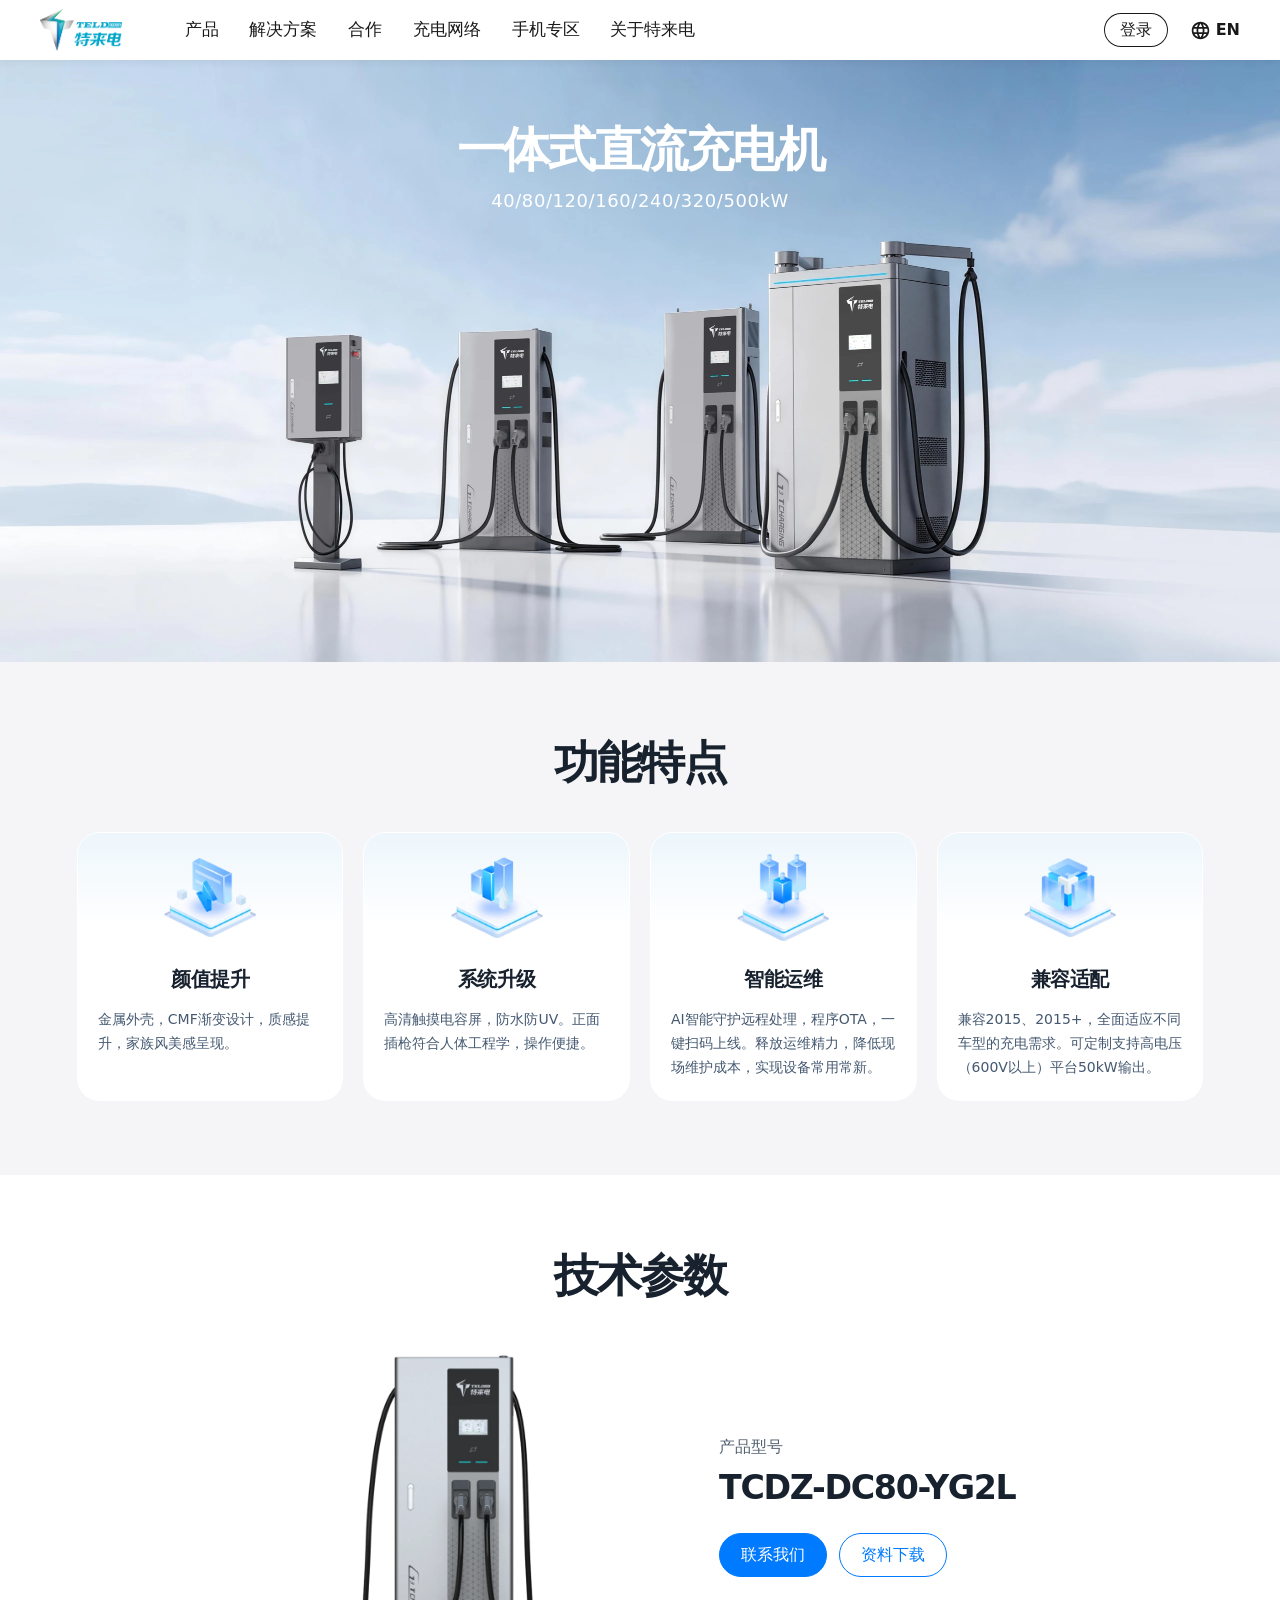
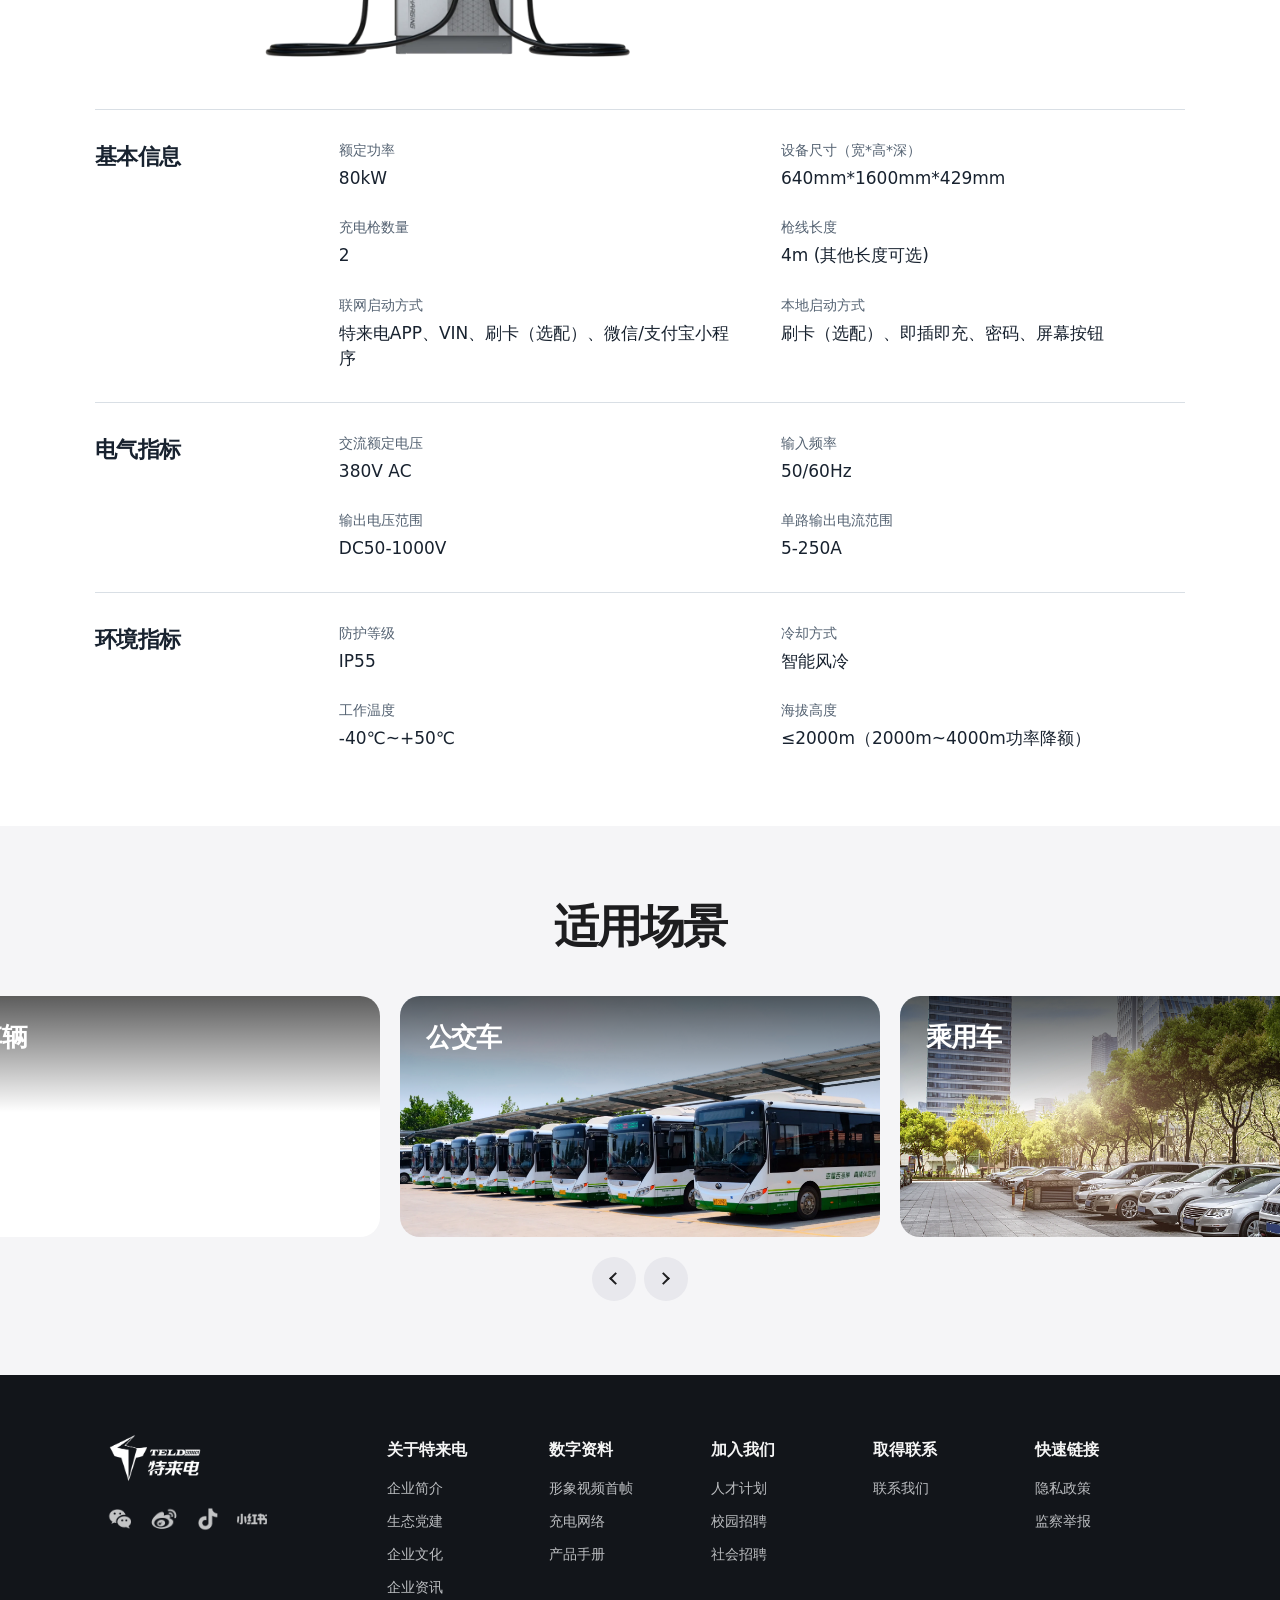
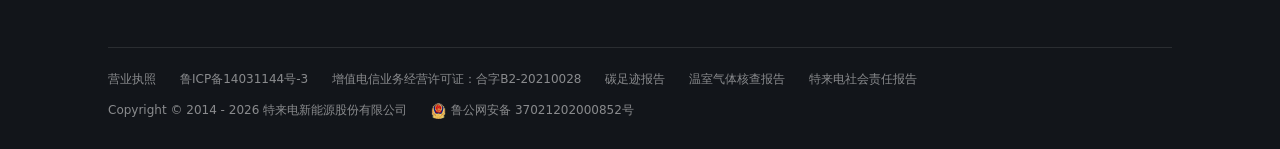
==== commit 37399028: "Group equipment cards by category and refine product navigation labels" ====
--- a/产品/充电网设备/一体式直流/G3-80kW/PC/index.html
+++ b/产品/充电网设备/一体式直流/G3-80kW/PC/index.html
@@ -48,7 +48,7 @@
     <div class="spec-model"><div class="model-label">产品型号</div><strong>TCDZ-DC80-YG2L</strong>
     <div class="spec-actions">
       <button class="primary" type="button" disabled>联系我们</button>
-      <button class="secondary" type="button" disabled>资料下载<svg width="15" height="15" viewBox="0 0 24 24" fill="none" stroke="currentColor" stroke-width="1.8" stroke-linecap="round" stroke-linejoin="round" aria-hidden="true"><path d="M12 3v12m-5-5 5 5 5-5M4 16v4h16v-4"/></svg></button>
+      <button class="secondary" type="button" disabled>资料下载</button>
     </div></div></div>
     <div class="spec-data"><section class="spec-group"><h3>基本信息</h3><dl><div><dt>额定功率</dt><dd>80kW</dd></div><div><dt>设备尺寸（宽*高*深）</dt><dd>640mm*1600mm*429mm</dd></div><div><dt>充电枪数量</dt><dd>2</dd></div><div><dt>枪线长度</dt><dd>4m (其他长度可选)</dd></div><div><dt>联网启动方式</dt><dd>特来电APP、VIN、刷卡（选配）、微信/支付宝小程序</dd></div><div><dt>本地启动方式</dt><dd>刷卡（选配）、即插即充、密码、屏幕按钮</dd></div></dl></section><section class="spec-group"><h3>电气指标</h3><dl><div><dt>交流额定电压</dt><dd>380V AC</dd></div><div><dt>输入频率</dt><dd>50/60Hz</dd></div><div><dt>输出电压范围</dt><dd>DC50-1000V</dd></div><div><dt>单路输出电流范围</dt><dd>5-250A</dd></div></dl></section><section class="spec-group"><h3>环境指标</h3><dl><div><dt>防护等级</dt><dd>IP55</dd></div><div><dt>冷却方式</dt><dd>智能风冷</dd></div><div><dt>工作温度</dt><dd>-40℃~+50℃</dd></div><div><dt>海拔高度</dt><dd>≤2000m（2000m~4000m功率降额）</dd></div></dl></section></div>
   </div></section>
--- a/产品/充电网设备/一体式直流/G3-80kW/PC/assets/css/navigation.css
+++ b/产品/充电网设备/一体式直流/G3-80kW/PC/assets/css/navigation.css
@@ -96,13 +96,13 @@
 #site-nav .tn-panel:has(.tn-mega) .tn-main {scrollbar-width:none}
 #site-nav .tn-panel:has(.tn-mega) .tn-main::-webkit-scrollbar {display:none}
 #site-nav .tn-main h2 {margin:0 0 17px;padding:0;color:#17191b;font-size:23px;line-height:1.4;font-weight:600}
-#site-nav .tn-cards {display:grid;grid-template-columns:repeat(3,minmax(0,1fr));gap:var(--card-gap);padding-bottom:16px}
+#site-nav .tn-cards {display:grid;grid-template-columns:repeat(4,minmax(0,1fr));gap:var(--card-gap);padding-bottom:16px}
 #site-nav .tn-model {position:relative;display:flex;flex-direction:column;align-items:stretch;justify-content:center;overflow:hidden;border-radius:12px;background:var(--card-bg);color:#16181a}
 #site-nav .tn-entry:hover {box-shadow:0 4px 16px rgb(18 35 46 / .07)}
 #site-nav .tn-picture {height:clamp(112px,9.2vw,155px);padding:19px 14% 4px;display:flex;align-items:center;justify-content:center}
 #site-nav .tn-picture img {display:block;width:100%;height:100%;object-fit:contain;mix-blend-mode:multiply;transition:transform .32s cubic-bezier(.2,.65,.3,1)}
 #site-nav .tn-model:is(:hover,:focus-visible) img {transform:translateY(-2px) scale(1.055)}
-#site-nav .tn-caption strong {font-weight:550}
+#site-nav .tn-caption strong {font-weight:400}
 #site-nav .tn-caption small {font-size:13px;font-weight:400;line-height:1.5;color:#64686c;margin-top:3px}
 #site-nav .tn-caption {min-height:56px;display:grid;place-content:center;text-align:center;font-size:18px;line-height:1.35;font-weight:550;overflow-wrap:anywhere;padding:8px 12px 15px}
 #site-nav .tn-source-dot {position:absolute;top:12px;right:12px;width:8px;height:8px;border-radius:50%;background:#e53935}
@@ -195,7 +195,7 @@
   grid-template-rows:minmax(0,1fr);
 }
 #site-nav .tn-panel:has(.tn-mega) .tn-rail {min-height:0;overflow:auto;padding:0;scrollbar-width:thin}
-#site-nav .tn-panel:has(.tn-mega) :is(.tn-rail,.tn-cards,.tn-index,.tn-directory) {padding-top:26px}
+#site-nav .tn-panel:has(.tn-mega) :is(.tn-rail,.tn-main > .tn-cards,.tn-equipment-groups,.tn-index,.tn-directory) {padding-top:26px}
 #site-nav .tn-panel:has(.tn-mega) .tn-families {display:grid;justify-items:start;gap:14px}
 #site-nav .tn-panel:has(.tn-mega) .tn-families button {width:100%;white-space:nowrap;padding:3px 0;font-size:22px;font-weight:600}
 #site-nav .tn-panel:has(.tn-mega) .tn-families button[aria-pressed=true] {font-weight:700}
@@ -203,9 +203,7 @@
 #site-nav [data-kind=solutions] .tn-directory {grid-template-columns:repeat(3,minmax(0,1fr))}
 #site-nav [data-kind=products] .tn-picture {height:clamp(138px,12.6vw,210px);padding:clamp(18px,1.6vw,30px) 13% 8px}
 #site-nav [data-kind=products] .tn-caption {min-height:64px;padding:4px 12px 18px}
-@media (max-width:1179px) {
-  #site-nav [data-kind=products] .tn-cards {grid-template-columns:repeat(2,minmax(0,1fr))}
-}
+
 @media (max-width:1319px) {
   #site-nav [data-kind=solutions] .tn-directory {grid-template-columns:repeat(2,minmax(0,1fr))}
 }
@@ -223,3 +221,9 @@
   #site-nav .tn-desktop {gap:16px}
   #site-nav .tn-tools {gap:12px;padding-left:16px}
 }
+
+#site-nav .tn-equipment-groups {padding-bottom:16px}
+#site-nav .tn-equipment-group .tn-cards {padding:0}
+
+#site-nav .tn-equipment-group + .tn-equipment-group {margin-top:24px}
+#site-nav .tn-equipment-group h2 {margin:0 0 12px;font-size:18px;font-weight:600;line-height:1.4;text-align:left}
--- a/产品/充电网设备/一体式直流/G3-80kW/PC/assets/css/page.css
+++ b/产品/充电网设备/一体式直流/G3-80kW/PC/assets/css/page.css
@@ -11,7 +11,7 @@
 .g3-detail h1 { font-size:clamp(34px,3.75vw,72px);font-weight:650;letter-spacing:-.045em;line-height:1.18 }
 .hero-copy p { margin-top:.55em;font-size:clamp(16px,1.4vw,26px);font-weight:500;letter-spacing:.035em }
 .g3-section { padding:clamp(56px,5.8vw,100px) 0 }
-.g3-detail h2 { font-size:clamp(34px,3.5vw,54px);font-weight:650;letter-spacing:-.045em;line-height:1.2;text-align:center }
+.g3-detail h2 { font-size:clamp(34px,3.5vw,48px);font-weight:650;letter-spacing:-.045em;line-height:1.2;text-align:center }
 .g3-features, .g3-apps { background:#f5f5f7 }
 .g3-cards { margin-top:clamp(26px,3.3vw,54px);display:grid;grid-template-columns:repeat(4,minmax(0,1fr));gap:20px }
 .g3-cards article {
@@ -57,7 +57,7 @@
   background:linear-gradient(to bottom,rgba(0,0,0,.64),transparent);
   color:white;font-size:clamp(20px,2vw,34px);line-height:1.25;font-weight:600;letter-spacing:-.025em;
 }
-.scene-controls { display:flex;justify-content:flex-end;gap:8px;margin-top:20px }
+.scene-controls { display:flex;justify-content:center;gap:8px;margin-top:20px }
 .scene-controls button {
   display:grid;place-content:center;width:44px;height:44px;border-radius:50%;background:#e8e8ed;
 }
